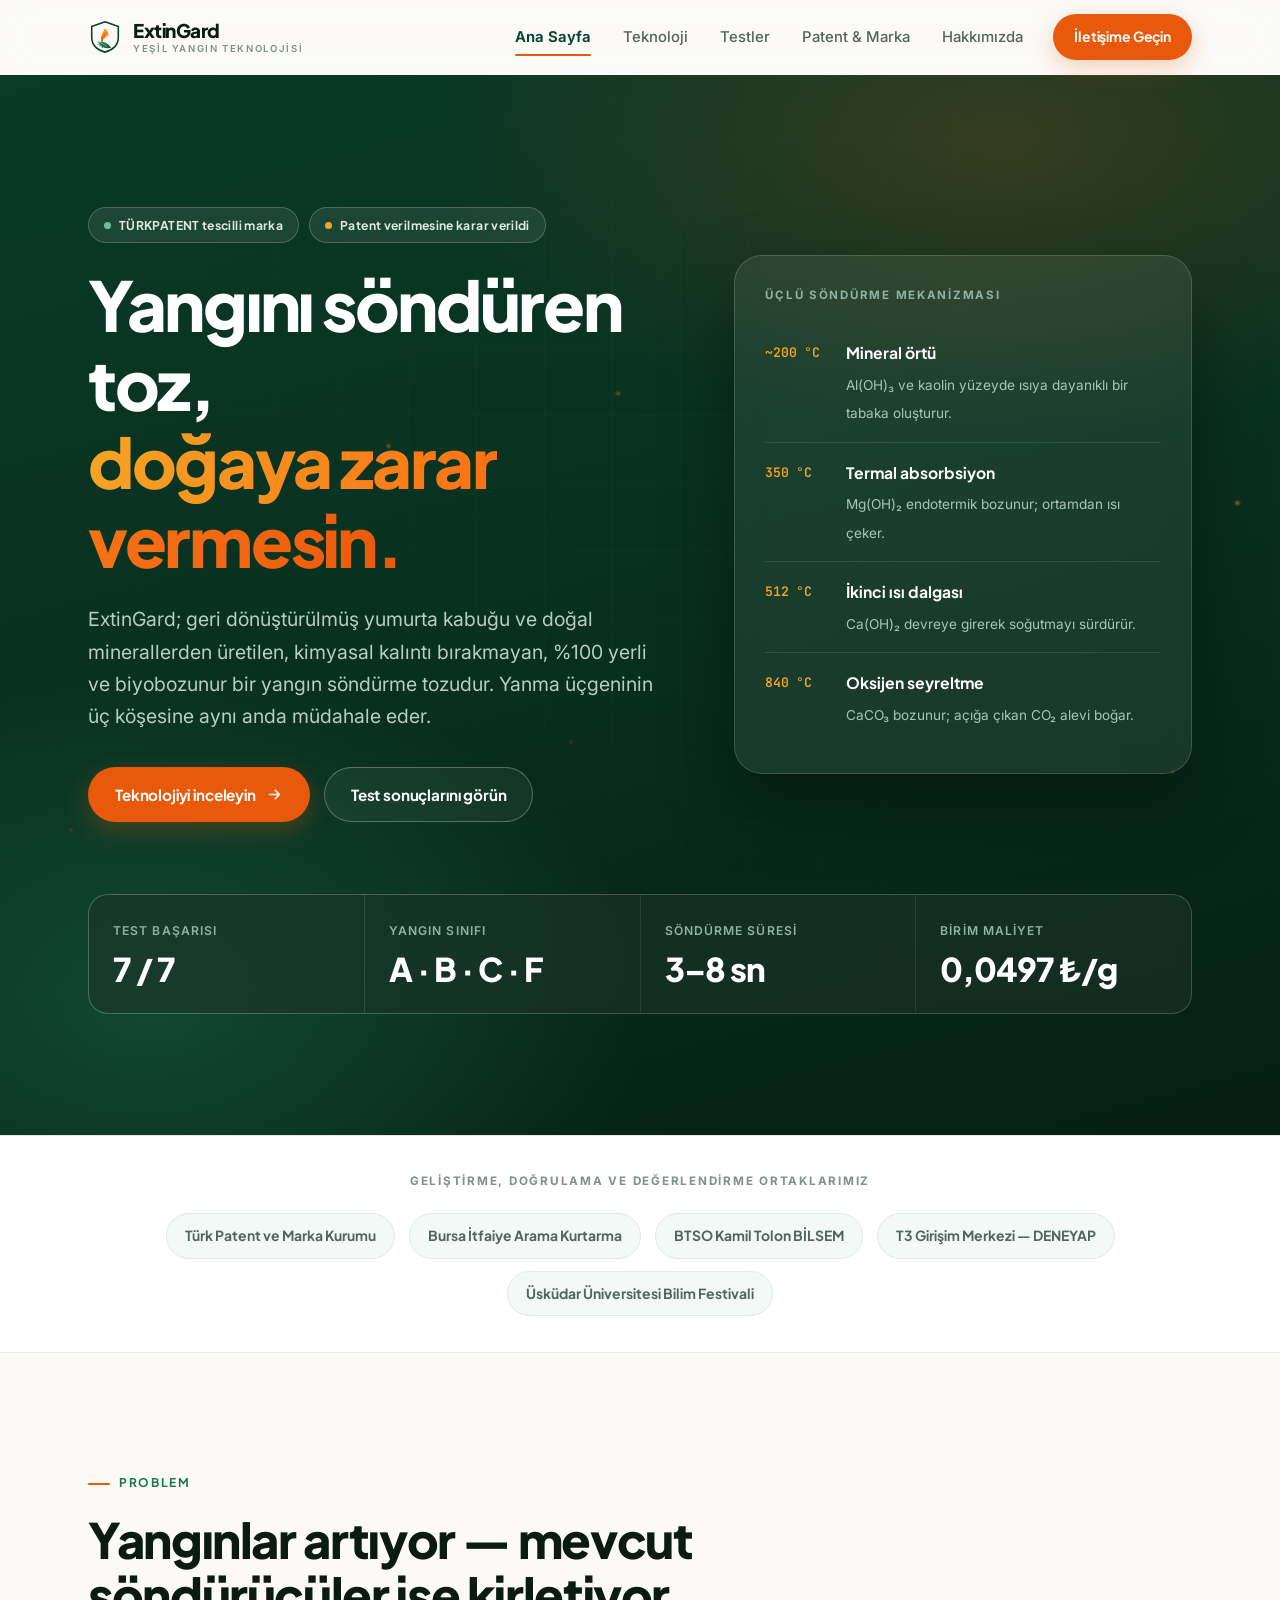
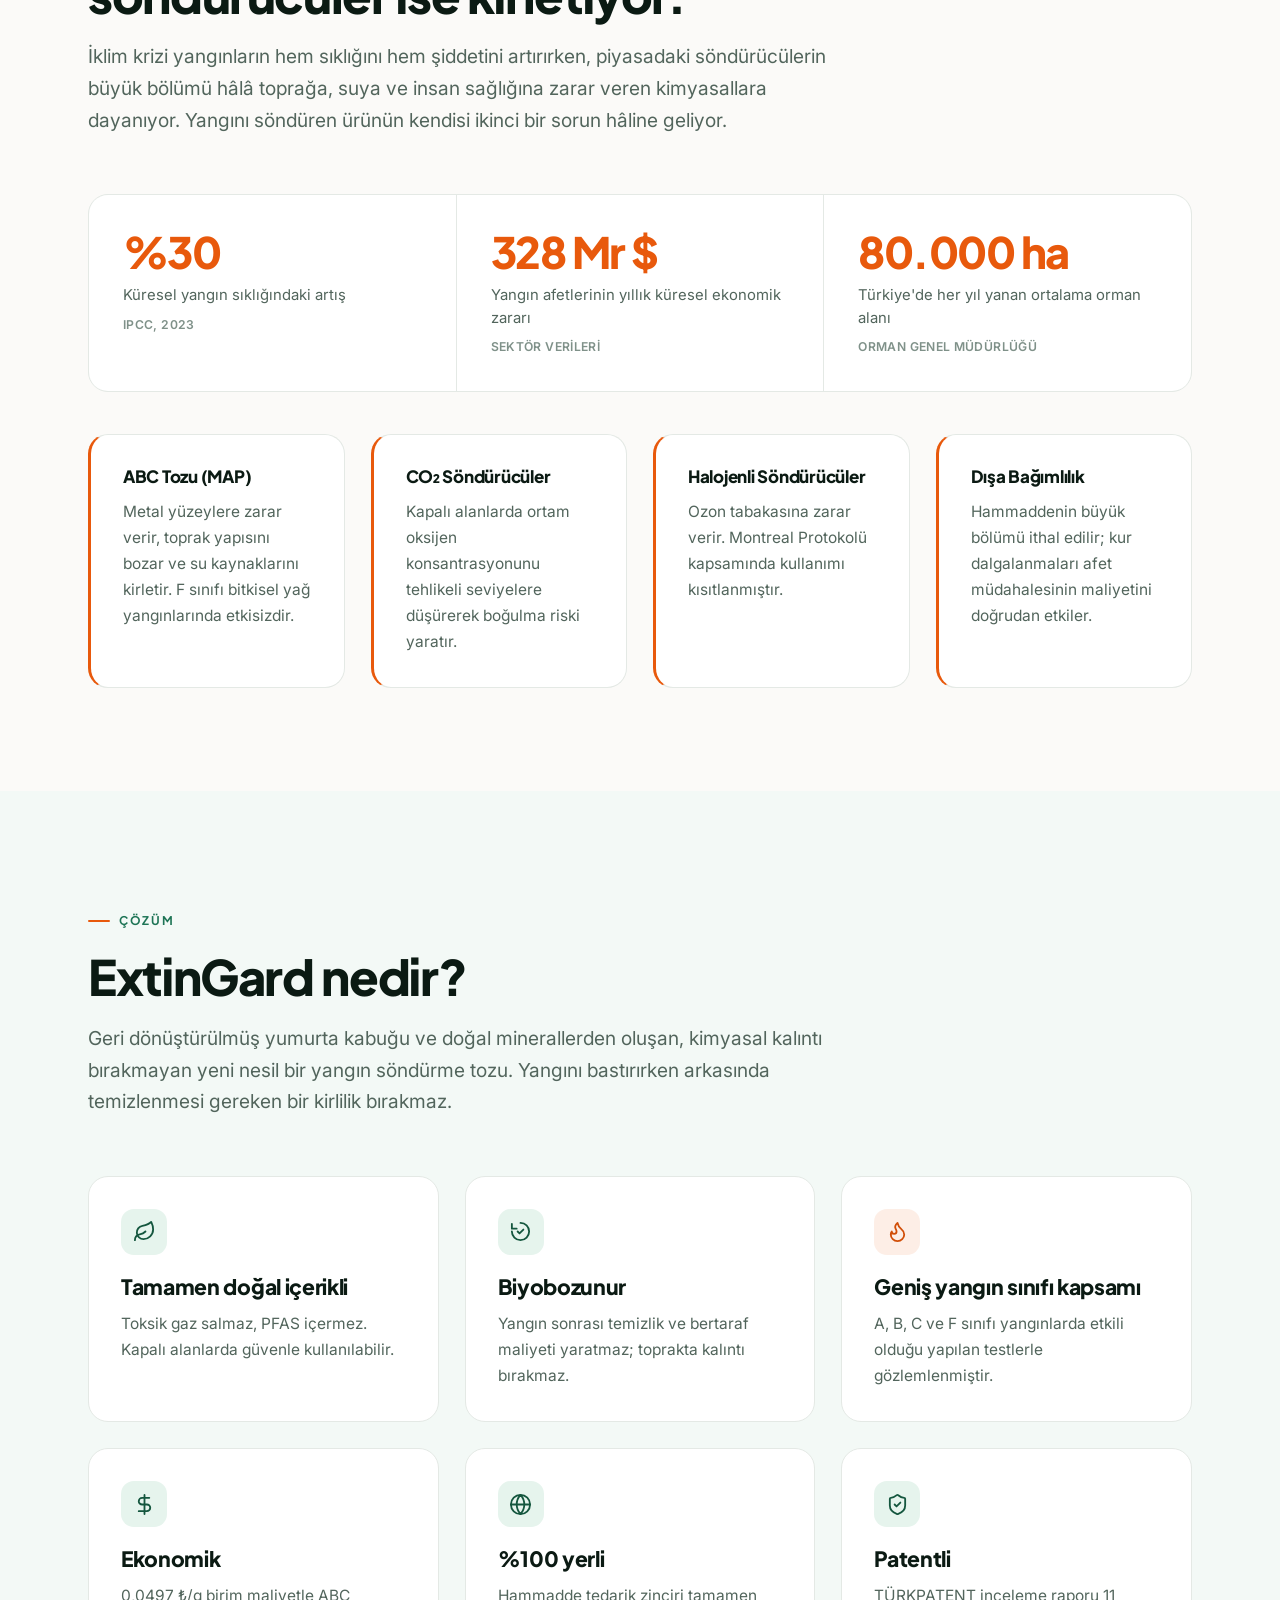
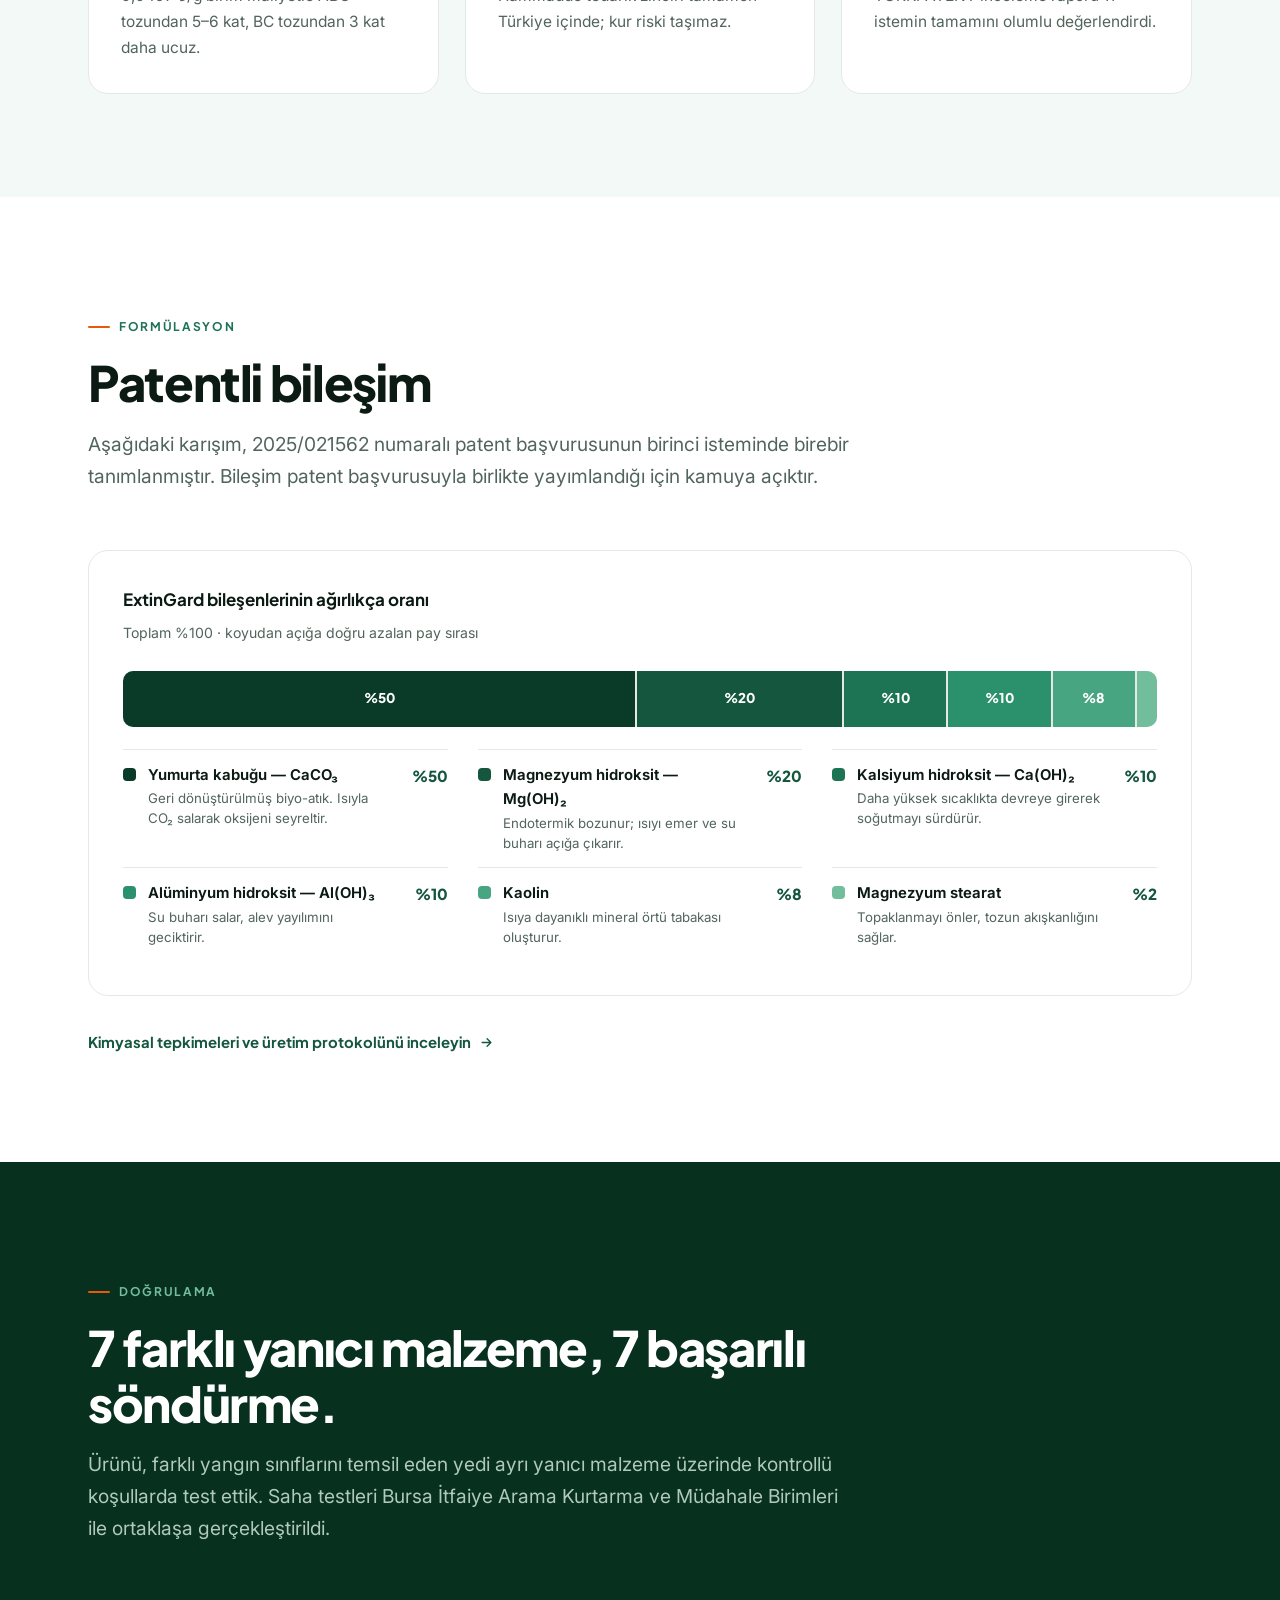
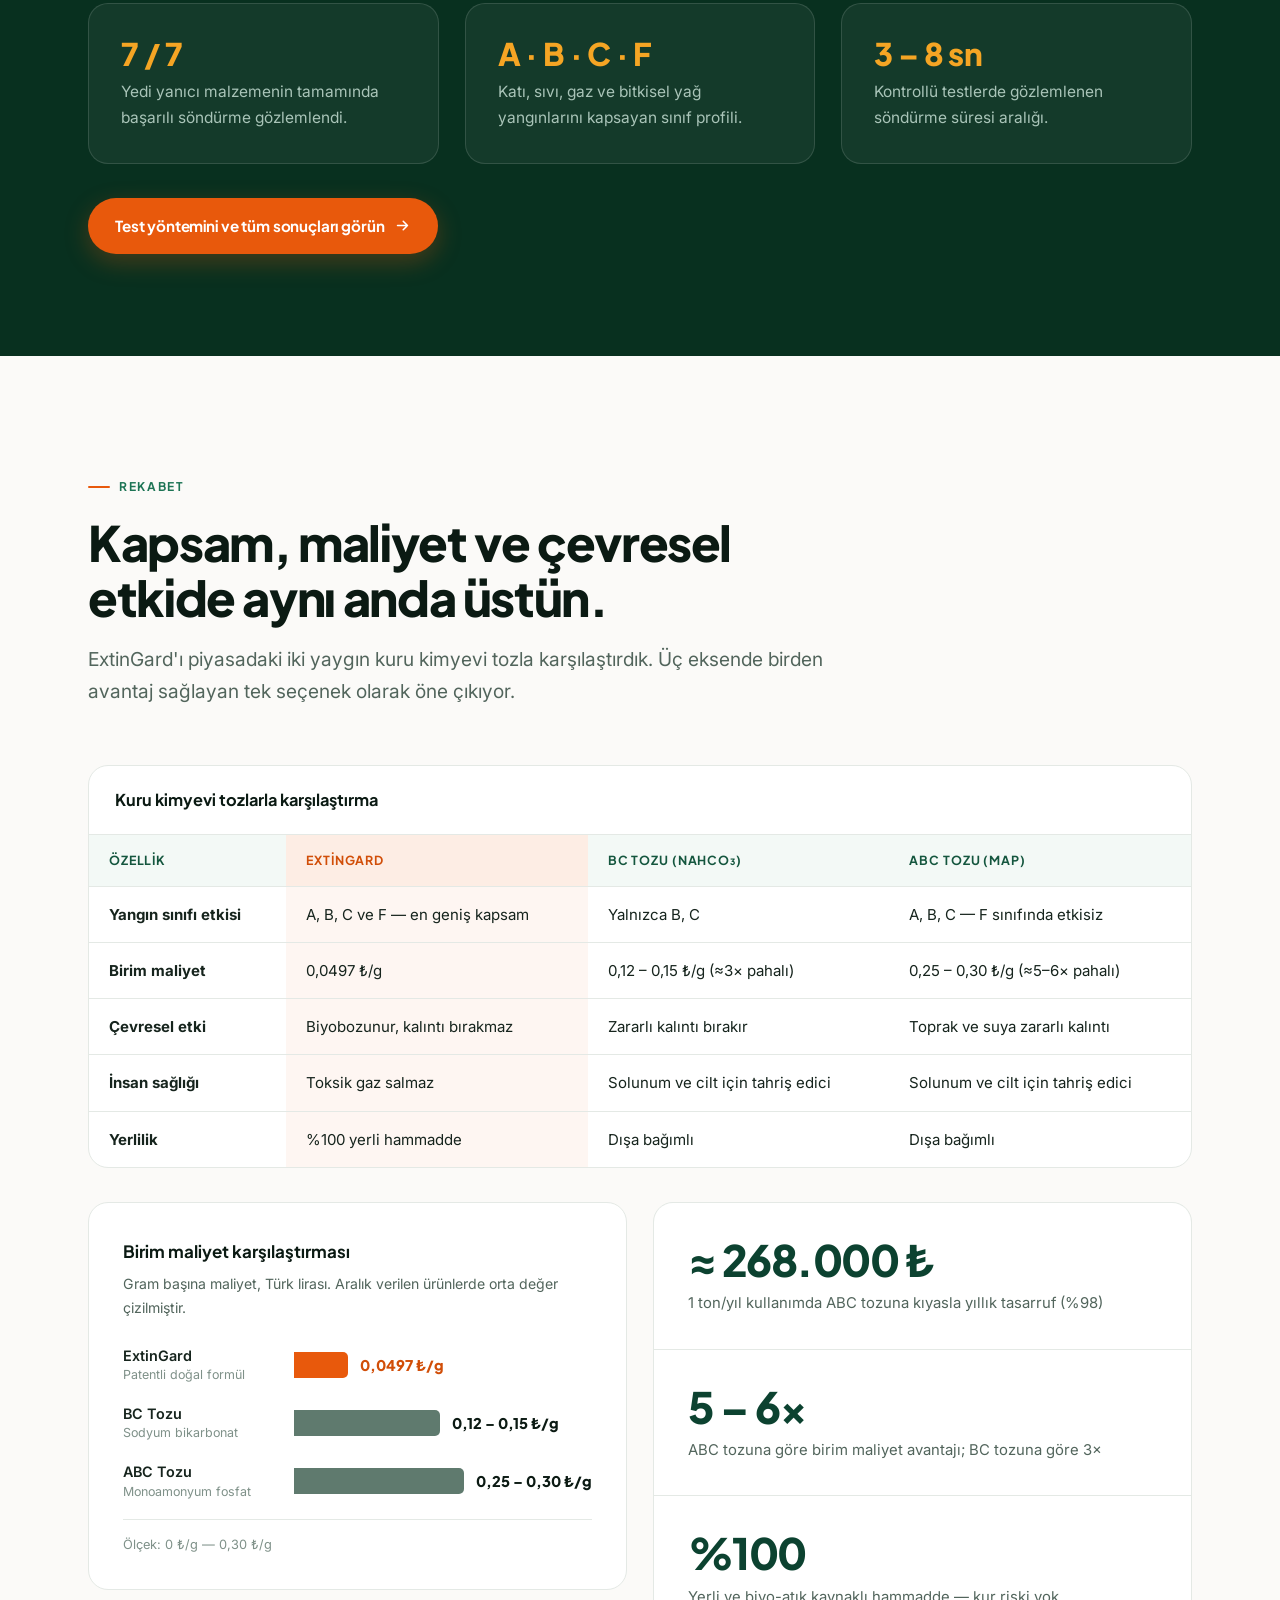
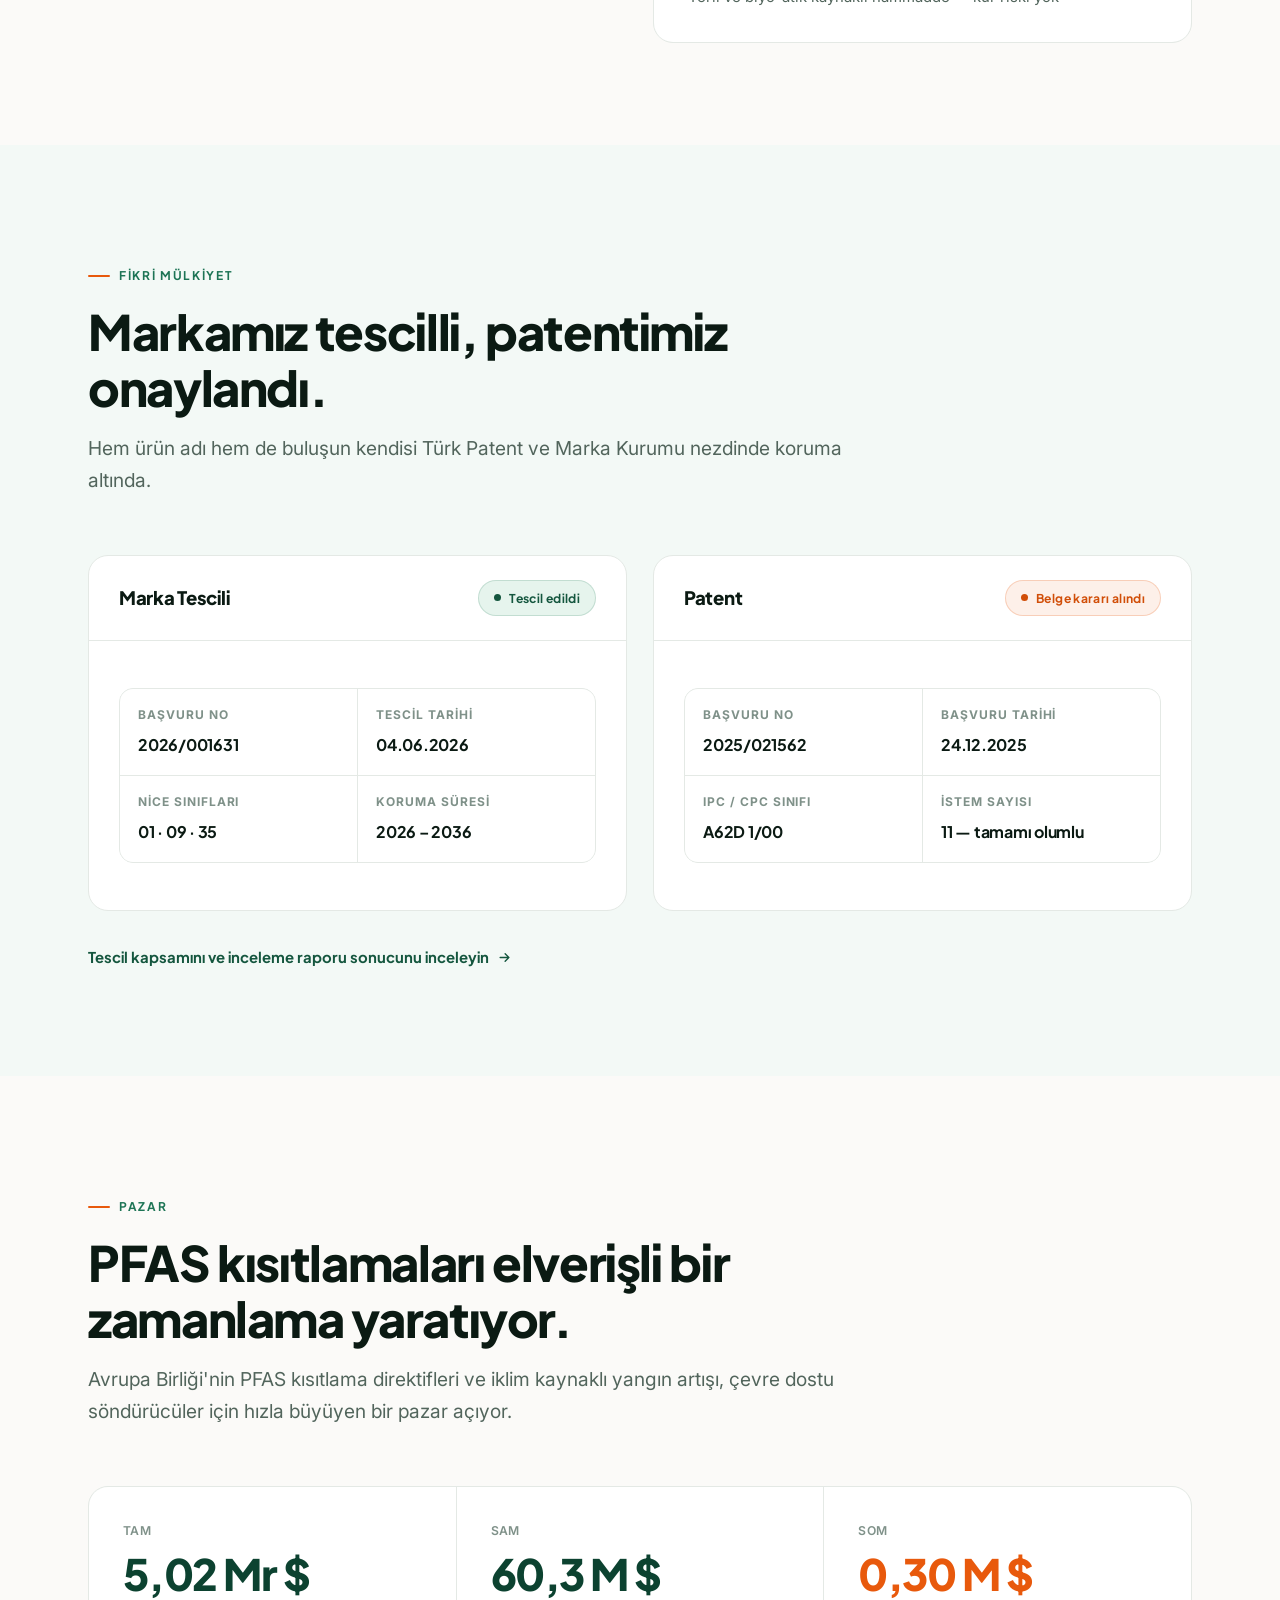
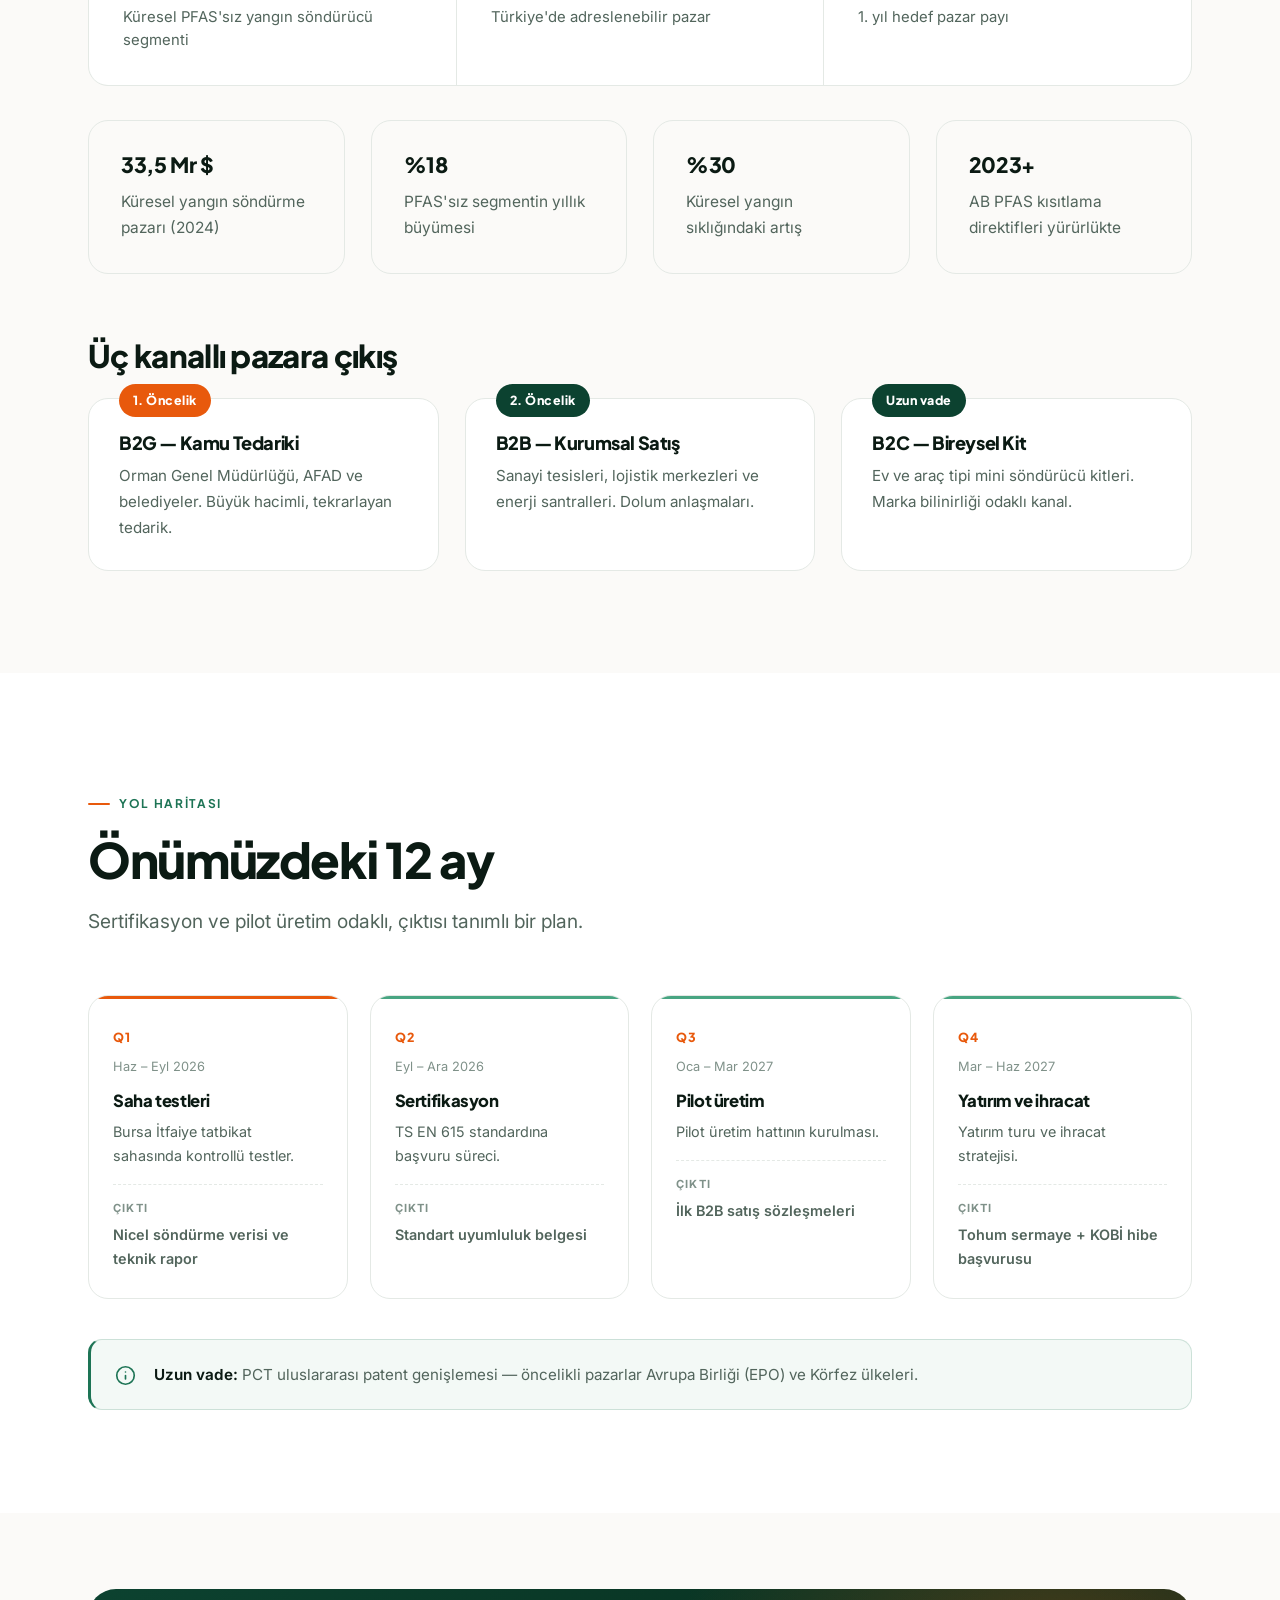
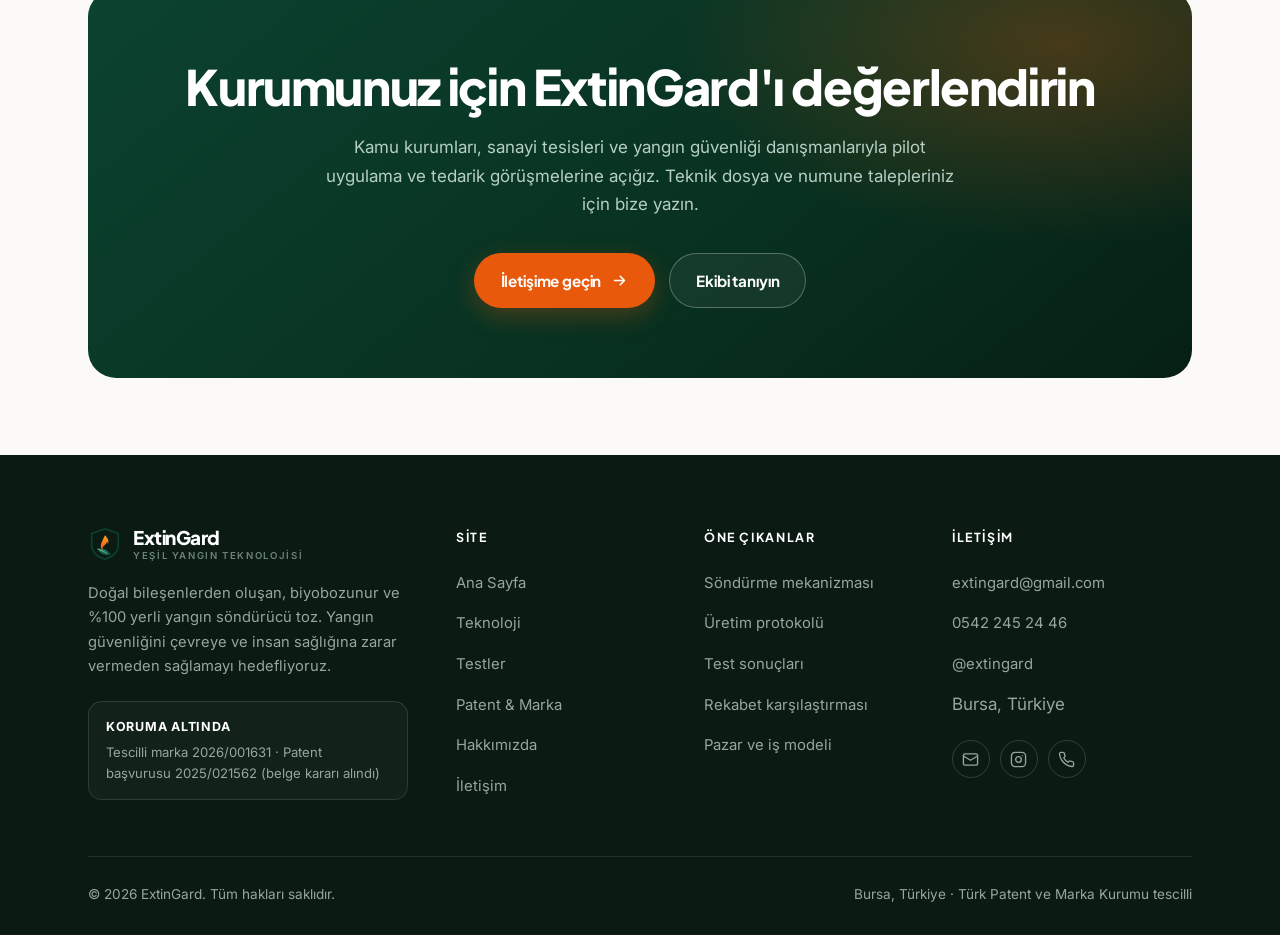
==== index.html @ 285e5475 "ExtinGard kurumsal web sitesi Alti sayfalik statik site: ana sayfa, teknoloji, testler, patent ve ma" ====
<!DOCTYPE html>
<html lang="tr">
<head>
<meta charset="UTF-8">
<meta name="viewport" content="width=device-width, initial-scale=1">
<title>ExtinGard — Doğal Bileşenlerden Oluşan Yangın Söndürücü Toz</title>
<meta name="description" content="ExtinGard, geri dönüştürülmüş yumurta kabuğu ve doğal minerallerden üretilen, %100 yerli, biyobozunur ve patentli yangın söndürme tozudur. A, B, C ve F sınıfı yangınlarda etkili.">
<meta name="author" content="ExtinGard">
<meta name="theme-color" content="#08301F">
<link rel="icon" href="assets/img/logo.svg" type="image/svg+xml">
<meta property="og:type" content="website">
<meta property="og:locale" content="tr_TR">
<meta property="og:site_name" content="ExtinGard">
<meta property="og:title" content="ExtinGard — Doğal Bileşenlerden Oluşan Yangın Söndürücü Toz">
<meta property="og:description" content="Biyo-atıktan üretilen, %100 yerli ve biyobozunur yangın söndürme tozu. TÜRKPATENT tescilli marka, onaylı patent.">
<link rel="preconnect" href="https://fonts.googleapis.com">
<link rel="preconnect" href="https://fonts.gstatic.com" crossorigin>
<link href="https://fonts.googleapis.com/css2?family=Plus+Jakarta+Sans:wght@600;700;800&family=Inter:wght@400;500;600;650&family=JetBrains+Mono:wght@500;600&display=swap" rel="stylesheet">
<link rel="stylesheet" href="assets/css/style.css">
<script type="application/ld+json">
{
  "@context": "https://schema.org",
  "@graph": [
    {
      "@type": "Organization",
      "@id": "#org",
      "name": "ExtinGard",
      "description": "Doğal bileşenlerden üretilen, biyobozunur yangın söndürücü toz geliştiren yeşil teknoloji girişimi.",
      "email": "extingard@gmail.com",
      "telephone": "+90 542 245 24 46",
      "address": { "@type": "PostalAddress", "addressLocality": "Bursa", "addressCountry": "TR" }
    },
    {
      "@type": "Product",
      "name": "ExtinGard Yangın Söndürücü Toz",
      "brand": { "@id": "#org" },
      "category": "Yangın söndürücü maddeler",
      "description": "Geri dönüştürülmüş yumurta kabuğu ve doğal minerallerden oluşan, kimyasal kalıntı bırakmayan, A, B, C ve F sınıfı yangınlarda etkili söndürme tozu."
    }
  ]
}
</script>
</head>
<body>
<a class="skip-link" href="#main">İçeriğe geç</a>

<header class="site-header">
  <div class="wrap">
    <nav class="nav" aria-label="Ana menü">
      <a class="brand" href="index.html" aria-label="ExtinGard ana sayfa">
        <img class="brand__mark" src="assets/img/logo.svg" alt="" width="34" height="34">
        <span class="brand__text">
          <span class="brand__name">ExtinGard</span>
          <span class="brand__tag">Yeşil Yangın Teknolojisi</span>
        </span>
      </a>
      <button class="nav__toggle" type="button" aria-expanded="false" aria-controls="nav-links" aria-label="Menüyü aç veya kapat"><span></span></button>
      <div class="nav__links" id="nav-links">
        <a class="nav__link is-active" href="index.html" aria-current="page">Ana Sayfa</a>
        <a class="nav__link" href="teknoloji.html">Teknoloji</a>
        <a class="nav__link" href="testler.html">Testler</a>
        <a class="nav__link" href="patent.html">Patent &amp; Marka</a>
        <a class="nav__link" href="hakkimizda.html">Hakkımızda</a>
        <span class="nav__cta"><a class="btn btn--primary btn--sm" href="iletisim.html">İletişime Geçin</a></span>
      </div>
    </nav>
  </div>
</header>

<main id="main">

  <!-- ============ HERO ============ -->
  <section class="hero">
    <div class="wrap">
      <div class="hero__grid">
        <div>
          <div class="badge-row">
            <span class="badge badge--glass"><span class="badge__dot" style="background:#72BD9C"></span> TÜRKPATENT tescilli marka</span>
            <span class="badge badge--glass"><span class="badge__dot" style="background:#F5A524"></span> Patent verilmesine karar verildi</span>
          </div>
          <h1 class="h-xl">Yangını söndüren toz,<br><em>doğaya zarar vermesin.</em></h1>
          <p class="hero__sub">
            ExtinGard; geri dönüştürülmüş yumurta kabuğu ve doğal minerallerden üretilen,
            kimyasal kalıntı bırakmayan, %100 yerli ve biyobozunur bir yangın söndürme tozudur.
            Yanma üçgeninin üç köşesine aynı anda müdahale eder.
          </p>
          <div class="btn-row">
            <a class="btn btn--primary" href="teknoloji.html">
              Teknolojiyi inceleyin
              <svg viewBox="0 0 24 24" fill="none" stroke="currentColor" stroke-width="2.2" stroke-linecap="round" stroke-linejoin="round"><path d="M5 12h14M13 6l6 6-6 6"/></svg>
            </a>
            <a class="btn btn--on-dark" href="testler.html">Test sonuçlarını görün</a>
          </div>
        </div>

        <div class="hero__visual">
          <div class="hero__card">
            <p class="hero__card-title">Üçlü söndürme mekanizması</p>
            <ul class="mech-list">
              <li class="mech-item">
                <span class="mech-item__temp">~200 °C</span>
                <span class="mech-item__body">
                  <strong>Mineral örtü</strong>
                  <span>Al(OH)₃ ve kaolin yüzeyde ısıya dayanıklı bir tabaka oluşturur.</span>
                </span>
              </li>
              <li class="mech-item">
                <span class="mech-item__temp">350 °C</span>
                <span class="mech-item__body">
                  <strong>Termal absorbsiyon</strong>
                  <span>Mg(OH)₂ endotermik bozunur; ortamdan ısı çeker.</span>
                </span>
              </li>
              <li class="mech-item">
                <span class="mech-item__temp">512 °C</span>
                <span class="mech-item__body">
                  <strong>İkinci ısı dalgası</strong>
                  <span>Ca(OH)₂ devreye girerek soğutmayı sürdürür.</span>
                </span>
              </li>
              <li class="mech-item">
                <span class="mech-item__temp">840 °C</span>
                <span class="mech-item__body">
                  <strong>Oksijen seyreltme</strong>
                  <span>CaCO₃ bozunur; açığa çıkan CO₂ alevi boğar.</span>
                </span>
              </li>
            </ul>
          </div>
        </div>
      </div>

      <dl class="hero__stats">
        <div class="hero__stat">
          <dt>Test başarısı</dt>
          <dd>7 / 7</dd>
        </div>
        <div class="hero__stat">
          <dt>Yangın sınıfı</dt>
          <dd>A · B · C · F</dd>
        </div>
        <div class="hero__stat">
          <dt>Söndürme süresi</dt>
          <dd>3–8 sn</dd>
        </div>
        <div class="hero__stat">
          <dt>Birim maliyet</dt>
          <dd>0,0497 ₺/g</dd>
        </div>
      </dl>
    </div>
  </section>

  <!-- ============ KURUMSAL ŞERİT ============ -->
  <section class="trust">
    <div class="wrap">
      <p class="trust__label">Geliştirme, doğrulama ve değerlendirme ortaklarımız</p>
      <div class="trust__row">
        <span class="trust__item">Türk Patent ve Marka Kurumu</span>
        <span class="trust__item">Bursa İtfaiye Arama Kurtarma</span>
        <span class="trust__item">BTSO Kamil Tolon BİLSEM</span>
        <span class="trust__item">T3 Girişim Merkezi — DENEYAP</span>
        <span class="trust__item">Üsküdar Üniversitesi Bilim Festivali</span>
      </div>
    </div>
  </section>

  <!-- ============ PROBLEM ============ -->
  <section class="section" id="problem">
    <div class="wrap">
      <div class="section-head" data-reveal>
        <p class="eyebrow">Problem</p>
        <h2 class="h-lg">Yangınlar artıyor — mevcut söndürücüler ise kirletiyor.</h2>
        <p class="lead">
          İklim krizi yangınların hem sıklığını hem şiddetini artırırken, piyasadaki söndürücülerin
          büyük bölümü hâlâ toprağa, suya ve insan sağlığına zarar veren kimyasallara dayanıyor.
          Yangını söndüren ürünün kendisi ikinci bir sorun hâline geliyor.
        </p>
      </div>

      <div class="stats stats--3" data-reveal>
        <div class="stat">
          <p class="stat__value stat__value--flame"><span data-count="30" data-prefix="%">%30</span></p>
          <p class="stat__label">Küresel yangın sıklığındaki artış</p>
          <p class="stat__note">IPCC, 2023</p>
        </div>
        <div class="stat">
          <p class="stat__value stat__value--flame"><span data-count="328" data-suffix=" Mr $">328 Mr $</span></p>
          <p class="stat__label">Yangın afetlerinin yıllık küresel ekonomik zararı</p>
          <p class="stat__note">Sektör verileri</p>
        </div>
        <div class="stat">
          <p class="stat__value stat__value--flame"><span data-count="80000" data-suffix=" ha">80.000 ha</span></p>
          <p class="stat__label">Türkiye'de her yıl yanan ortalama orman alanı</p>
          <p class="stat__note">Orman Genel Müdürlüğü</p>
        </div>
      </div>

      <div class="grid grid--4" style="margin-top:clamp(28px,3.4vw,42px)">
        <article class="card card--issue card--hover" data-reveal data-delay="1">
          <h3 class="h-sm">ABC Tozu (MAP)</h3>
          <p>Metal yüzeylere zarar verir, toprak yapısını bozar ve su kaynaklarını kirletir. F sınıfı bitkisel yağ yangınlarında etkisizdir.</p>
        </article>
        <article class="card card--issue card--hover" data-reveal data-delay="2">
          <h3 class="h-sm">CO₂ Söndürücüler</h3>
          <p>Kapalı alanlarda ortam oksijen konsantrasyonunu tehlikeli seviyelere düşürerek boğulma riski yaratır.</p>
        </article>
        <article class="card card--issue card--hover" data-reveal data-delay="3">
          <h3 class="h-sm">Halojenli Söndürücüler</h3>
          <p>Ozon tabakasına zarar verir. Montreal Protokolü kapsamında kullanımı kısıtlanmıştır.</p>
        </article>
        <article class="card card--issue card--hover" data-reveal data-delay="4">
          <h3 class="h-sm">Dışa Bağımlılık</h3>
          <p>Hammaddenin büyük bölümü ithal edilir; kur dalgalanmaları afet müdahalesinin maliyetini doğrudan etkiler.</p>
        </article>
      </div>
    </div>
  </section>

  <!-- ============ ÇÖZÜM ============ -->
  <section class="section section--mint" id="cozum">
    <div class="wrap">
      <div class="section-head" data-reveal>
        <p class="eyebrow">Çözüm</p>
        <h2 class="h-lg">ExtinGard nedir?</h2>
        <p class="lead">
          Geri dönüştürülmüş yumurta kabuğu ve doğal minerallerden oluşan, kimyasal kalıntı bırakmayan
          yeni nesil bir yangın söndürme tozu. Yangını bastırırken arkasında temizlenmesi gereken bir
          kirlilik bırakmaz.
        </p>
      </div>

      <div class="grid grid--3">
        <article class="card card--hover" data-reveal>
          <span class="card__icon">
            <svg viewBox="0 0 24 24" fill="none" stroke="currentColor" stroke-width="1.9" stroke-linecap="round" stroke-linejoin="round"><path d="M11 20A7 7 0 0 1 9.8 6.1C15.5 5 17 4.48 19 2c1 2 2 4.18 2 8 0 5.5-4.78 10-10 10Z"/><path d="M2 21c0-3 1.85-5.36 5.08-6C9.5 14.52 12 13 13 12"/></svg>
          </span>
          <h3 class="h-sm">Tamamen doğal içerikli</h3>
          <p>Toksik gaz salmaz, PFAS içermez. Kapalı alanlarda güvenle kullanılabilir.</p>
        </article>
        <article class="card card--hover" data-reveal data-delay="1">
          <span class="card__icon">
            <svg viewBox="0 0 24 24" fill="none" stroke="currentColor" stroke-width="1.9" stroke-linecap="round" stroke-linejoin="round"><path d="M3 12a9 9 0 1 0 9-9"/><path d="M3 4v5h5"/><path d="m9 12 2 2 4-4"/></svg>
          </span>
          <h3 class="h-sm">Biyobozunur</h3>
          <p>Yangın sonrası temizlik ve bertaraf maliyeti yaratmaz; toprakta kalıntı bırakmaz.</p>
        </article>
        <article class="card card--hover" data-reveal data-delay="2">
          <span class="card__icon card__icon--flame">
            <svg viewBox="0 0 24 24" fill="none" stroke="currentColor" stroke-width="1.9" stroke-linecap="round" stroke-linejoin="round"><path d="M8.5 14.5A2.5 2.5 0 0 0 11 12c0-1.38-.5-2-1-3-1.072-2.143-.224-4.054 2-6 .5 2.5 2 4.9 4 6.5 2 1.6 3 3.5 3 5.5a7 7 0 1 1-14 0c0-1.153.433-2.294 1-3a2.5 2.5 0 0 0 2.5 2.5Z"/></svg>
          </span>
          <h3 class="h-sm">Geniş yangın sınıfı kapsamı</h3>
          <p>A, B, C ve F sınıfı yangınlarda etkili olduğu yapılan testlerle gözlemlenmiştir.</p>
        </article>
        <article class="card card--hover" data-reveal>
          <span class="card__icon">
            <svg viewBox="0 0 24 24" fill="none" stroke="currentColor" stroke-width="1.9" stroke-linecap="round" stroke-linejoin="round"><path d="M12 2v20M17 5H9.5a3.5 3.5 0 0 0 0 7h5a3.5 3.5 0 0 1 0 7H6"/></svg>
          </span>
          <h3 class="h-sm">Ekonomik</h3>
          <p>0,0497 ₺/g birim maliyetle ABC tozundan 5–6 kat, BC tozundan 3 kat daha ucuz.</p>
        </article>
        <article class="card card--hover" data-reveal data-delay="1">
          <span class="card__icon">
            <svg viewBox="0 0 24 24" fill="none" stroke="currentColor" stroke-width="1.9" stroke-linecap="round" stroke-linejoin="round"><circle cx="12" cy="12" r="10"/><path d="M2 12h20M12 2a15.3 15.3 0 0 1 4 10 15.3 15.3 0 0 1-4 10 15.3 15.3 0 0 1-4-10 15.3 15.3 0 0 1 4-10Z"/></svg>
          </span>
          <h3 class="h-sm">%100 yerli</h3>
          <p>Hammadde tedarik zinciri tamamen Türkiye içinde; kur riski taşımaz.</p>
        </article>
        <article class="card card--hover" data-reveal data-delay="2">
          <span class="card__icon">
            <svg viewBox="0 0 24 24" fill="none" stroke="currentColor" stroke-width="1.9" stroke-linecap="round" stroke-linejoin="round"><path d="M20 13c0 5-3.5 7.5-7.66 8.95a1 1 0 0 1-.67-.01C7.5 20.5 4 18 4 13V6a1 1 0 0 1 1-1c2 0 4.5-1.2 6.24-2.72a1.17 1.17 0 0 1 1.52 0C14.51 3.81 17 5 19 5a1 1 0 0 1 1 1Z"/><path d="m9 12 2 2 4-4"/></svg>
          </span>
          <h3 class="h-sm">Patentli</h3>
          <p>TÜRKPATENT inceleme raporu 11 istemin tamamını olumlu değerlendirdi.</p>
        </article>
      </div>
    </div>
  </section>

  <!-- ============ BİLEŞİM ============ -->
  <section class="section section--paper" id="bilesim">
    <div class="wrap">
      <div class="section-head" data-reveal>
        <p class="eyebrow">Formülasyon</p>
        <h2 class="h-lg">Patentli bileşim</h2>
        <p class="lead">
          Aşağıdaki karışım, 2025/021562 numaralı patent başvurusunun birinci isteminde birebir
          tanımlanmıştır. Bileşim patent başvurusuyla birlikte yayımlandığı için kamuya açıktır.
        </p>
      </div>

      <figure class="viz" data-reveal style="margin:0">
        <figcaption>
          <p class="viz__title">ExtinGard bileşenlerinin ağırlıkça oranı</p>
          <p class="viz__sub">Toplam %100 · koyudan açığa doğru azalan pay sırası</p>
        </figcaption>

        <div class="compo-bar" role="img" aria-label="Bileşim: yumurta kabuğu %50, magnezyum hidroksit %20, kalsiyum hidroksit %10, alüminyum hidroksit %10, kaolin %8, magnezyum stearat %2">
          <div class="compo-bar__seg" style="flex:50;background:#0A3A28"><span>%50</span></div>
          <div class="compo-bar__seg" style="flex:20;background:#14563E"><span>%20</span></div>
          <div class="compo-bar__seg" style="flex:10;background:#1D7455"><span>%10</span></div>
          <div class="compo-bar__seg" style="flex:10;background:#2A916C"><span>%10</span></div>
          <div class="compo-bar__seg" style="flex:8;background:#48A582"><span>%8</span></div>
          <div class="compo-bar__seg" data-small="true" style="flex:2;background:#72BD9C"><span>%2</span></div>
        </div>

        <ul class="compo-legend">
          <li>
            <span class="compo-legend__swatch" style="background:#0A3A28"></span>
            <span>
              <span class="compo-legend__name">Yumurta kabuğu — CaCO₃</span>
              <span class="compo-legend__role">Geri dönüştürülmüş biyo-atık. Isıyla CO₂ salarak oksijeni seyreltir.</span>
            </span>
            <span class="compo-legend__pct">%50</span>
          </li>
          <li>
            <span class="compo-legend__swatch" style="background:#14563E"></span>
            <span>
              <span class="compo-legend__name">Magnezyum hidroksit — Mg(OH)₂</span>
              <span class="compo-legend__role">Endotermik bozunur; ısıyı emer ve su buharı açığa çıkarır.</span>
            </span>
            <span class="compo-legend__pct">%20</span>
          </li>
          <li>
            <span class="compo-legend__swatch" style="background:#1D7455"></span>
            <span>
              <span class="compo-legend__name">Kalsiyum hidroksit — Ca(OH)₂</span>
              <span class="compo-legend__role">Daha yüksek sıcaklıkta devreye girerek soğutmayı sürdürür.</span>
            </span>
            <span class="compo-legend__pct">%10</span>
          </li>
          <li>
            <span class="compo-legend__swatch" style="background:#2A916C"></span>
            <span>
              <span class="compo-legend__name">Alüminyum hidroksit — Al(OH)₃</span>
              <span class="compo-legend__role">Su buharı salar, alev yayılımını geciktirir.</span>
            </span>
            <span class="compo-legend__pct">%10</span>
          </li>
          <li>
            <span class="compo-legend__swatch" style="background:#48A582"></span>
            <span>
              <span class="compo-legend__name">Kaolin</span>
              <span class="compo-legend__role">Isıya dayanıklı mineral örtü tabakası oluşturur.</span>
            </span>
            <span class="compo-legend__pct">%8</span>
          </li>
          <li>
            <span class="compo-legend__swatch" style="background:#72BD9C"></span>
            <span>
              <span class="compo-legend__name">Magnezyum stearat</span>
              <span class="compo-legend__role">Topaklanmayı önler, tozun akışkanlığını sağlar.</span>
            </span>
            <span class="compo-legend__pct">%2</span>
          </li>
        </ul>
      </figure>

      <div class="btn-row" data-reveal>
        <a class="link-arrow" href="teknoloji.html">
          Kimyasal tepkimeleri ve üretim protokolünü inceleyin
          <svg viewBox="0 0 24 24" fill="none" stroke="currentColor" stroke-width="2.2" stroke-linecap="round" stroke-linejoin="round"><path d="M5 12h14M13 6l6 6-6 6"/></svg>
        </a>
      </div>
    </div>
  </section>

  <!-- ============ TEST SONUÇLARI ============ -->
  <section class="section section--dark" id="testler">
    <div class="wrap">
      <div class="section-head" data-reveal>
        <p class="eyebrow">Doğrulama</p>
        <h2 class="h-lg">7 farklı yanıcı malzeme, 7 başarılı söndürme.</h2>
        <p class="lead">
          Ürünü, farklı yangın sınıflarını temsil eden yedi ayrı yanıcı malzeme üzerinde kontrollü
          koşullarda test ettik. Saha testleri Bursa İtfaiye Arama Kurtarma ve Müdahale Birimleri
          ile ortaklaşa gerçekleştirildi.
        </p>
      </div>

      <div class="grid grid--3">
        <article class="card card--dark" data-reveal>
          <h3 class="h-md" style="color:#F5A524;margin-bottom:8px">7 / 7</h3>
          <p>Yedi yanıcı malzemenin tamamında başarılı söndürme gözlemlendi.</p>
        </article>
        <article class="card card--dark" data-reveal data-delay="1">
          <h3 class="h-md" style="color:#F5A524;margin-bottom:8px">A · B · C · F</h3>
          <p>Katı, sıvı, gaz ve bitkisel yağ yangınlarını kapsayan sınıf profili.</p>
        </article>
        <article class="card card--dark" data-reveal data-delay="2">
          <h3 class="h-md" style="color:#F5A524;margin-bottom:8px">3 – 8 sn</h3>
          <p>Kontrollü testlerde gözlemlenen söndürme süresi aralığı.</p>
        </article>
      </div>

      <div class="btn-row" data-reveal>
        <a class="btn btn--primary" href="testler.html">
          Test yöntemini ve tüm sonuçları görün
          <svg viewBox="0 0 24 24" fill="none" stroke="currentColor" stroke-width="2.2" stroke-linecap="round" stroke-linejoin="round"><path d="M5 12h14M13 6l6 6-6 6"/></svg>
        </a>
      </div>
    </div>
  </section>

  <!-- ============ REKABET & MALİYET ============ -->
  <section class="section" id="rekabet">
    <div class="wrap">
      <div class="section-head" data-reveal>
        <p class="eyebrow">Rekabet</p>
        <h2 class="h-lg">Kapsam, maliyet ve çevresel etkide aynı anda üstün.</h2>
        <p class="lead">
          ExtinGard'ı piyasadaki iki yaygın kuru kimyevi tozla karşılaştırdık. Üç eksende birden
          avantaj sağlayan tek seçenek olarak öne çıkıyor.
        </p>
      </div>

      <div class="table-wrap" data-reveal>
        <div class="table-scroll">
          <table class="data">
            <caption>Kuru kimyevi tozlarla karşılaştırma</caption>
            <thead>
              <tr>
                <th scope="col">Özellik</th>
                <th scope="col" class="col-hi">ExtinGard</th>
                <th scope="col">BC Tozu (NaHCO₃)</th>
                <th scope="col">ABC Tozu (MAP)</th>
              </tr>
            </thead>
            <tbody>
              <tr>
                <th scope="row">Yangın sınıfı etkisi</th>
                <td class="col-hi">A, B, C ve F — en geniş kapsam</td>
                <td>Yalnızca B, C</td>
                <td>A, B, C — F sınıfında etkisiz</td>
              </tr>
              <tr>
                <th scope="row">Birim maliyet</th>
                <td class="col-hi">0,0497 ₺/g</td>
                <td>0,12 – 0,15 ₺/g (≈3× pahalı)</td>
                <td>0,25 – 0,30 ₺/g (≈5–6× pahalı)</td>
              </tr>
              <tr>
                <th scope="row">Çevresel etki</th>
                <td class="col-hi">Biyobozunur, kalıntı bırakmaz</td>
                <td>Zararlı kalıntı bırakır</td>
                <td>Toprak ve suya zararlı kalıntı</td>
              </tr>
              <tr>
                <th scope="row">İnsan sağlığı</th>
                <td class="col-hi">Toksik gaz salmaz</td>
                <td>Solunum ve cilt için tahriş edici</td>
                <td>Solunum ve cilt için tahriş edici</td>
              </tr>
              <tr>
                <th scope="row">Yerlilik</th>
                <td class="col-hi">%100 yerli hammadde</td>
                <td>Dışa bağımlı</td>
                <td>Dışa bağımlı</td>
              </tr>
            </tbody>
          </table>
        </div>
      </div>

      <div class="grid grid--2" style="margin-top:clamp(24px,3vw,34px);align-items:start">
        <figure class="viz" data-reveal style="margin:0">
          <figcaption>
            <p class="viz__title">Birim maliyet karşılaştırması</p>
            <p class="viz__sub">Gram başına maliyet, Türk lirası. Aralık verilen ürünlerde orta değer çizilmiştir.</p>
          </figcaption>
          <div class="cost-chart">
            <div class="cost-row cost-row--hi">
              <span class="cost-row__label">ExtinGard <small>Patentli doğal formül</small></span>
              <span class="cost-row__track">
                <span class="cost-row__bar" data-width="18"></span>
                <span class="cost-row__val">0,0497 ₺/g</span>
              </span>
            </div>
            <div class="cost-row">
              <span class="cost-row__label">BC Tozu <small>Sodyum bikarbonat</small></span>
              <span class="cost-row__track">
                <span class="cost-row__bar" data-width="49"></span>
                <span class="cost-row__val">0,12 – 0,15 ₺/g</span>
              </span>
            </div>
            <div class="cost-row">
              <span class="cost-row__label">ABC Tozu <small>Monoamonyum fosfat</small></span>
              <span class="cost-row__track">
                <span class="cost-row__bar" data-width="100"></span>
                <span class="cost-row__val">0,25 – 0,30 ₺/g</span>
              </span>
            </div>
          </div>
          <p class="chart-axis">Ölçek: 0 ₺/g — 0,30 ₺/g</p>
        </figure>

        <div data-reveal data-delay="1">
          <div class="stats stats--3" style="grid-template-columns:1fr">
            <div class="stat">
              <p class="stat__value">≈ 268.000 ₺</p>
              <p class="stat__label">1 ton/yıl kullanımda ABC tozuna kıyasla yıllık tasarruf (%98)</p>
            </div>
            <div class="stat">
              <p class="stat__value">5 – 6×</p>
              <p class="stat__label">ABC tozuna göre birim maliyet avantajı; BC tozuna göre 3×</p>
            </div>
            <div class="stat">
              <p class="stat__value">%100</p>
              <p class="stat__label">Yerli ve biyo-atık kaynaklı hammadde — kur riski yok</p>
            </div>
          </div>
        </div>
      </div>
    </div>
  </section>

  <!-- ============ FİKRİ MÜLKİYET ============ -->
  <section class="section section--mint" id="fikri-mulkiyet">
    <div class="wrap">
      <div class="section-head" data-reveal>
        <p class="eyebrow">Fikri Mülkiyet</p>
        <h2 class="h-lg">Markamız tescilli, patentimiz onaylandı.</h2>
        <p class="lead">
          Hem ürün adı hem de buluşun kendisi Türk Patent ve Marka Kurumu nezdinde koruma altında.
        </p>
      </div>

      <div class="grid grid--2">
        <article class="ip-card" data-reveal>
          <div class="ip-card__head">
            <h3 class="h-sm">Marka Tescili</h3>
            <span class="badge"><span class="badge__dot"></span> Tescil edildi</span>
          </div>
          <div class="ip-card__body">
            <dl class="kv">
              <div><dt>Başvuru No</dt><dd>2026/001631</dd></div>
              <div><dt>Tescil Tarihi</dt><dd>04.06.2026</dd></div>
              <div><dt>Nice Sınıfları</dt><dd>01 · 09 · 35</dd></div>
              <div><dt>Koruma Süresi</dt><dd>2026 – 2036</dd></div>
            </dl>
          </div>
        </article>

        <article class="ip-card" data-reveal data-delay="1">
          <div class="ip-card__head">
            <h3 class="h-sm">Patent</h3>
            <span class="badge badge--flame"><span class="badge__dot"></span> Belge kararı alındı</span>
          </div>
          <div class="ip-card__body">
            <dl class="kv">
              <div><dt>Başvuru No</dt><dd>2025/021562</dd></div>
              <div><dt>Başvuru Tarihi</dt><dd>24.12.2025</dd></div>
              <div><dt>IPC / CPC Sınıfı</dt><dd>A62D 1/00</dd></div>
              <div><dt>İstem Sayısı</dt><dd>11 — tamamı olumlu</dd></div>
            </dl>
          </div>
        </article>
      </div>

      <div class="btn-row" data-reveal>
        <a class="link-arrow" href="patent.html">
          Tescil kapsamını ve inceleme raporu sonucunu inceleyin
          <svg viewBox="0 0 24 24" fill="none" stroke="currentColor" stroke-width="2.2" stroke-linecap="round" stroke-linejoin="round"><path d="M5 12h14M13 6l6 6-6 6"/></svg>
        </a>
      </div>
    </div>
  </section>

  <!-- ============ PAZAR ============ -->
  <section class="section" id="pazar">
    <div class="wrap">
      <div class="section-head" data-reveal>
        <p class="eyebrow">Pazar</p>
        <h2 class="h-lg">PFAS kısıtlamaları elverişli bir zamanlama yaratıyor.</h2>
        <p class="lead">
          Avrupa Birliği'nin PFAS kısıtlama direktifleri ve iklim kaynaklı yangın artışı,
          çevre dostu söndürücüler için hızla büyüyen bir pazar açıyor.
        </p>
      </div>

      <div class="stats stats--3" data-reveal>
        <div class="stat">
          <p class="stat__note" style="margin:0 0 10px">TAM</p>
          <p class="stat__value">5,02 Mr $</p>
          <p class="stat__label">Küresel PFAS'sız yangın söndürücü segmenti</p>
        </div>
        <div class="stat">
          <p class="stat__note" style="margin:0 0 10px">SAM</p>
          <p class="stat__value">60,3 M $</p>
          <p class="stat__label">Türkiye'de adreslenebilir pazar</p>
        </div>
        <div class="stat">
          <p class="stat__note" style="margin:0 0 10px">SOM</p>
          <p class="stat__value stat__value--flame">0,30 M $</p>
          <p class="stat__label">1. yıl hedef pazar payı</p>
        </div>
      </div>

      <div class="grid grid--4" style="margin-top:clamp(24px,3vw,34px)">
        <div class="card card--outline" data-reveal><h3 class="h-sm">33,5 Mr $</h3><p>Küresel yangın söndürme pazarı (2024)</p></div>
        <div class="card card--outline" data-reveal data-delay="1"><h3 class="h-sm">%18</h3><p>PFAS'sız segmentin yıllık büyümesi</p></div>
        <div class="card card--outline" data-reveal data-delay="2"><h3 class="h-sm">%30</h3><p>Küresel yangın sıklığındaki artış</p></div>
        <div class="card card--outline" data-reveal data-delay="3"><h3 class="h-sm">2023+</h3><p>AB PFAS kısıtlama direktifleri yürürlükte</p></div>
      </div>

      <h3 class="h-md" style="margin-top:clamp(40px,5vw,64px)" data-reveal>Üç kanallı pazara çıkış</h3>
      <div class="grid grid--3" style="margin-top:24px">
        <article class="step" data-reveal>
          <span class="step__badge step__badge--flame">1. Öncelik</span>
          <h3>B2G — Kamu Tedariki</h3>
          <p>Orman Genel Müdürlüğü, AFAD ve belediyeler. Büyük hacimli, tekrarlayan tedarik.</p>
        </article>
        <article class="step" data-reveal data-delay="1">
          <span class="step__badge">2. Öncelik</span>
          <h3>B2B — Kurumsal Satış</h3>
          <p>Sanayi tesisleri, lojistik merkezleri ve enerji santralleri. Dolum anlaşmaları.</p>
        </article>
        <article class="step" data-reveal data-delay="2">
          <span class="step__badge">Uzun vade</span>
          <h3>B2C — Bireysel Kit</h3>
          <p>Ev ve araç tipi mini söndürücü kitleri. Marka bilinirliği odaklı kanal.</p>
        </article>
      </div>
    </div>
  </section>

  <!-- ============ YOL HARİTASI ============ -->
  <section class="section section--paper" id="yol-haritasi">
    <div class="wrap">
      <div class="section-head" data-reveal>
        <p class="eyebrow">Yol Haritası</p>
        <h2 class="h-lg">Önümüzdeki 12 ay</h2>
        <p class="lead">Sertifikasyon ve pilot üretim odaklı, çıktısı tanımlı bir plan.</p>
      </div>

      <div class="roadmap">
        <article class="rm-card rm-card--active" data-reveal>
          <span class="rm-card__q">Q1</span>
          <span class="rm-card__date">Haz – Eyl 2026</span>
          <h3>Saha testleri</h3>
          <p>Bursa İtfaiye tatbikat sahasında kontrollü testler.</p>
          <p class="rm-card__out"><span>Çıktı</span>Nicel söndürme verisi ve teknik rapor</p>
        </article>
        <article class="rm-card" data-reveal data-delay="1">
          <span class="rm-card__q">Q2</span>
          <span class="rm-card__date">Eyl – Ara 2026</span>
          <h3>Sertifikasyon</h3>
          <p>TS EN 615 standardına başvuru süreci.</p>
          <p class="rm-card__out"><span>Çıktı</span>Standart uyumluluk belgesi</p>
        </article>
        <article class="rm-card" data-reveal data-delay="2">
          <span class="rm-card__q">Q3</span>
          <span class="rm-card__date">Oca – Mar 2027</span>
          <h3>Pilot üretim</h3>
          <p>Pilot üretim hattının kurulması.</p>
          <p class="rm-card__out"><span>Çıktı</span>İlk B2B satış sözleşmeleri</p>
        </article>
        <article class="rm-card" data-reveal data-delay="3">
          <span class="rm-card__q">Q4</span>
          <span class="rm-card__date">Mar – Haz 2027</span>
          <h3>Yatırım ve ihracat</h3>
          <p>Yatırım turu ve ihracat stratejisi.</p>
          <p class="rm-card__out"><span>Çıktı</span>Tohum sermaye + KOBİ hibe başvurusu</p>
        </article>
      </div>

      <div class="callout" style="margin-top:clamp(28px,3.4vw,40px)" data-reveal>
        <svg viewBox="0 0 24 24" fill="none" stroke="currentColor" stroke-width="1.9" stroke-linecap="round" stroke-linejoin="round"><circle cx="12" cy="12" r="10"/><path d="M12 16v-4M12 8h.01"/></svg>
        <p><strong>Uzun vade:</strong> PCT uluslararası patent genişlemesi — öncelikli pazarlar Avrupa Birliği (EPO) ve Körfez ülkeleri.</p>
      </div>
    </div>
  </section>

  <!-- ============ CTA ============ -->
  <section class="section section--tight">
    <div class="wrap">
      <div class="cta-band" data-reveal>
        <h2 class="h-lg">Kurumunuz için ExtinGard'ı değerlendirin</h2>
        <p>
          Kamu kurumları, sanayi tesisleri ve yangın güvenliği danışmanlarıyla pilot uygulama ve
          tedarik görüşmelerine açığız. Teknik dosya ve numune talepleriniz için bize yazın.
        </p>
        <div class="btn-row">
          <a class="btn btn--primary" href="iletisim.html">
            İletişime geçin
            <svg viewBox="0 0 24 24" fill="none" stroke="currentColor" stroke-width="2.2" stroke-linecap="round" stroke-linejoin="round"><path d="M5 12h14M13 6l6 6-6 6"/></svg>
          </a>
          <a class="btn btn--on-dark" href="hakkimizda.html">Ekibi tanıyın</a>
        </div>
      </div>
    </div>
  </section>

</main>

<footer class="site-footer">
  <div class="wrap">
    <div class="footer__grid">
      <div>
        <div class="brand">
          <img class="brand__mark" src="assets/img/logo.svg" alt="" width="34" height="34">
          <span class="brand__text">
            <span class="brand__name">ExtinGard</span>
            <span class="brand__tag">Yeşil Yangın Teknolojisi</span>
          </span>
        </div>
        <p class="footer__about">
          Doğal bileşenlerden oluşan, biyobozunur ve %100 yerli yangın söndürücü toz.
          Yangın güvenliğini çevreye ve insan sağlığına zarar vermeden sağlamayı hedefliyoruz.
        </p>
        <div class="footer__ip">
          <strong>Koruma altında</strong>
          Tescilli marka 2026/001631 · Patent başvurusu 2025/021562 (belge kararı alındı)
        </div>
      </div>

      <nav aria-label="Site haritası">
        <p class="footer__title">Site</p>
        <ul class="footer__list">
          <li><a href="index.html">Ana Sayfa</a></li>
          <li><a href="teknoloji.html">Teknoloji</a></li>
          <li><a href="testler.html">Testler</a></li>
          <li><a href="patent.html">Patent &amp; Marka</a></li>
          <li><a href="hakkimizda.html">Hakkımızda</a></li>
          <li><a href="iletisim.html">İletişim</a></li>
        </ul>
      </nav>

      <nav aria-label="Konular">
        <p class="footer__title">Öne çıkanlar</p>
        <ul class="footer__list">
          <li><a href="teknoloji.html#mekanizma">Söndürme mekanizması</a></li>
          <li><a href="teknoloji.html#uretim">Üretim protokolü</a></li>
          <li><a href="testler.html#sonuclar">Test sonuçları</a></li>
          <li><a href="index.html#rekabet">Rekabet karşılaştırması</a></li>
          <li><a href="index.html#pazar">Pazar ve iş modeli</a></li>
        </ul>
      </nav>

      <div>
        <p class="footer__title">İletişim</p>
        <ul class="footer__list">
          <li><a href="mailto:extingard@gmail.com">extingard@gmail.com</a></li>
          <li><a href="tel:+905422452446">0542 245 24 46</a></li>
          <li><a href="https://instagram.com/extingard" target="_blank" rel="noopener">@extingard</a></li>
          <li>Bursa, Türkiye</li>
        </ul>
        <div class="footer__social" style="margin-top:22px">
          <a href="mailto:extingard@gmail.com" aria-label="E-posta gönder">
            <svg viewBox="0 0 24 24" fill="none" stroke="currentColor" stroke-width="1.9" stroke-linecap="round" stroke-linejoin="round"><rect x="2" y="4" width="20" height="16" rx="2"/><path d="m2 7 10 6 10-6"/></svg>
          </a>
          <a href="https://instagram.com/extingard" target="_blank" rel="noopener" aria-label="Instagram">
            <svg viewBox="0 0 24 24" fill="none" stroke="currentColor" stroke-width="1.9" stroke-linecap="round" stroke-linejoin="round"><rect x="2" y="2" width="20" height="20" rx="5"/><circle cx="12" cy="12" r="4"/><path d="M17.5 6.5h.01"/></svg>
          </a>
          <a href="tel:+905422452446" aria-label="Telefon">
            <svg viewBox="0 0 24 24" fill="none" stroke="currentColor" stroke-width="1.9" stroke-linecap="round" stroke-linejoin="round"><path d="M22 16.9v3a2 2 0 0 1-2.2 2 19.8 19.8 0 0 1-8.6-3.1 19.5 19.5 0 0 1-6-6A19.8 19.8 0 0 1 2.1 4.2 2 2 0 0 1 4.1 2h3a2 2 0 0 1 2 1.7c.1 1 .4 1.9.7 2.8a2 2 0 0 1-.5 2.1L8.1 9.9a16 16 0 0 0 6 6l1.3-1.3a2 2 0 0 1 2.1-.4c.9.3 1.8.6 2.8.7a2 2 0 0 1 1.7 2Z"/></svg>
          </a>
        </div>
      </div>
    </div>

    <div class="footer__bottom">
      <p>© <span data-year>2026</span> ExtinGard. Tüm hakları saklıdır.</p>
      <p>Bursa, Türkiye · Türk Patent ve Marka Kurumu tescilli</p>
    </div>
  </div>
</footer>

<button class="to-top" type="button" aria-label="Sayfa başına dön">
  <svg viewBox="0 0 24 24" fill="none" stroke="currentColor" stroke-width="2.2" stroke-linecap="round" stroke-linejoin="round"><path d="M12 19V5M5 12l7-7 7 7"/></svg>
</button>

<script src="assets/js/main.js"></script>
</body>
</html>
---- assets/css/style.css ----
/* =========================================================
   ExtinGard — Kurumsal Web Sitesi
   Tasarım sistemi + bileşenler
   ========================================================= */

/* ---------- 1. Tokenlar ---------- */
:root{
  /* Marka — orman yeşili ramp */
  --forest-900:#08301F;
  --forest-850:#0A3A28;
  --forest-800:#0C4230;
  --forest-700:#14563E;
  --forest-600:#1D7455;
  --forest-500:#2A916C;
  --forest-400:#48A582;
  --forest-300:#72BD9C;
  --mint-100:#E6F4ED;
  --mint-50:#F3F9F6;

  /* Alev aksanı */
  --flame:#E8590C;
  --flame-600:#D14E08;
  --flame-400:#F97316;
  --amber:#F5A524;

  /* Nötrler */
  --paper:#FBFAF8;
  --white:#FFFFFF;
  --ink:#0B1A13;
  --text:#16241D;
  --text-2:#52655C;
  --text-3:#7F9189;
  --line:#E4E9E5;
  --line-strong:#D2DAD5;

  /* Tipografi */
  --font-display:"Plus Jakarta Sans","Segoe UI",system-ui,-apple-system,sans-serif;
  --font-body:"Inter","Segoe UI",system-ui,-apple-system,sans-serif;
  --font-mono:"JetBrains Mono",ui-monospace,"SF Mono",Menlo,Consolas,monospace;

  /* Ölçü */
  --wrap:1200px;
  --wrap-narrow:820px;
  --gutter:clamp(20px,5vw,48px);
  --r-sm:8px; --r-md:14px; --r-lg:20px; --r-xl:28px; --r-pill:999px;

  /* Gölge */
  --sh-sm:0 1px 2px rgba(11,26,19,.05), 0 1px 3px rgba(11,26,19,.04);
  --sh-md:0 4px 10px rgba(11,26,19,.05), 0 12px 28px rgba(11,26,19,.06);
  --sh-lg:0 8px 20px rgba(11,26,19,.06), 0 24px 56px rgba(11,26,19,.09);
  --sh-flame:0 8px 24px rgba(232,89,12,.28);

  --ease:cubic-bezier(.22,.61,.36,1);
}

/* ---------- 2. Sıfırlama ---------- */
*,*::before,*::after{box-sizing:border-box;}
html{-webkit-text-size-adjust:100%;scroll-behavior:smooth;scroll-padding-top:92px;}
body{
  margin:0;
  background:var(--paper);
  color:var(--text);
  font-family:var(--font-body);
  font-size:17px;
  line-height:1.68;
  font-feature-settings:"kern","liga","calt";
  -webkit-font-smoothing:antialiased;
  text-rendering:optimizeLegibility;
  overflow-x:hidden;
}
img,svg,video{display:block;max-width:100%;}
a{color:inherit;text-decoration:none;}
button{font:inherit;color:inherit;}
h1,h2,h3,h4,h5{font-family:var(--font-display);font-weight:800;line-height:1.14;letter-spacing:-.022em;margin:0;color:var(--ink);}
p{margin:0;}
ul,ol{margin:0;padding:0;list-style:none;}
table{border-collapse:collapse;width:100%;}
:focus-visible{outline:3px solid var(--flame);outline-offset:3px;border-radius:4px;}
::selection{background:var(--forest-600);color:#fff;}

.skip-link{
  position:absolute;left:-9999px;top:0;z-index:999;
  background:var(--ink);color:#fff;padding:14px 22px;border-radius:0 0 var(--r-md) 0;font-weight:600;
}
.skip-link:focus{left:0;}

/* ---------- 3. Düzen yardımcıları ---------- */
.wrap{width:100%;max-width:var(--wrap);margin-inline:auto;padding-inline:var(--gutter);}
.wrap-narrow{max-width:var(--wrap-narrow);}
.section{padding-block:clamp(64px,8vw,116px);}
.section--tight{padding-block:clamp(48px,6vw,80px);}
.section--mint{background:var(--mint-50);}
.section--paper{background:var(--white);}
.section--dark{background:var(--forest-900);color:#DCEAE3;}
.section--dark h2,.section--dark h3,.section--dark h4{color:#fff;}

/* ---------- 4. Tipografi bileşenleri ---------- */
.eyebrow{
  display:inline-flex;align-items:center;gap:9px;
  font-family:var(--font-display);font-size:12px;font-weight:700;
  letter-spacing:.14em;text-transform:uppercase;color:var(--forest-600);
  margin-bottom:18px;
}
.eyebrow::before{content:"";width:22px;height:2px;background:var(--flame);border-radius:2px;}
.section--dark .eyebrow{color:var(--forest-300);}

.h-xl{font-size:clamp(2.4rem,6.2vw,4.3rem);letter-spacing:-.033em;}
.h-lg{font-size:clamp(1.95rem,4.2vw,3.05rem);letter-spacing:-.028em;}
.h-md{font-size:clamp(1.4rem,2.5vw,1.95rem);}
.h-sm{font-size:clamp(1.12rem,1.7vw,1.32rem);letter-spacing:-.015em;}

.lead{font-size:clamp(1.04rem,1.6vw,1.2rem);line-height:1.66;color:var(--text-2);max-width:66ch;}
.section--dark .lead{color:#AFC9BE;}
.muted{color:var(--text-2);}
.section-head{max-width:70ch;margin-bottom:clamp(36px,4.5vw,60px);}
.section-head--center{margin-inline:auto;text-align:center;}
.section-head--center .eyebrow::before{display:none;}
.section-head p{margin-top:18px;}

/* ---------- 5. Butonlar ---------- */
.btn{
  display:inline-flex;align-items:center;justify-content:center;gap:10px;
  font-family:var(--font-display);font-weight:700;font-size:.95rem;letter-spacing:-.01em;
  padding:14px 26px;border-radius:var(--r-pill);border:1.5px solid transparent;
  cursor:pointer;transition:transform .2s var(--ease),box-shadow .2s var(--ease),background .2s var(--ease),border-color .2s var(--ease),color .2s var(--ease);
  white-space:nowrap;
}
.btn svg{width:17px;height:17px;flex:none;transition:transform .25s var(--ease);}
.btn:hover{transform:translateY(-2px);}
.btn:hover svg{transform:translateX(3px);}
.btn--primary{background:var(--flame);color:#fff;box-shadow:var(--sh-flame);}
.btn--primary:hover{background:var(--flame-600);}
.btn--forest{background:var(--forest-700);color:#fff;box-shadow:0 8px 22px rgba(20,86,62,.24);}
.btn--forest:hover{background:var(--forest-800);}
.btn--ghost{border-color:var(--line-strong);color:var(--text);background:transparent;}
.btn--ghost:hover{border-color:var(--forest-600);color:var(--forest-700);background:var(--mint-50);}
.btn--on-dark{border-color:rgba(255,255,255,.28);color:#fff;background:rgba(255,255,255,.05);}
.btn--on-dark:hover{background:rgba(255,255,255,.12);border-color:rgba(255,255,255,.5);}
.btn--sm{padding:10px 20px;font-size:.87rem;}
.btn-row{display:flex;flex-wrap:wrap;gap:14px;margin-top:34px;}

.link-arrow{
  display:inline-flex;align-items:center;gap:8px;
  font-family:var(--font-display);font-weight:700;font-size:.93rem;color:var(--forest-700);
  border-bottom:2px solid transparent;padding-bottom:2px;transition:border-color .2s,gap .2s;
}
.link-arrow:hover{border-color:var(--flame);gap:12px;}
.link-arrow svg{width:15px;height:15px;}
.section--dark .link-arrow{color:var(--forest-300);}

/* ---------- 6. Rozetler ---------- */
.badge{
  display:inline-flex;align-items:center;gap:8px;
  padding:7px 15px;border-radius:var(--r-pill);
  font-family:var(--font-display);font-size:.76rem;font-weight:700;letter-spacing:.03em;
  background:var(--mint-100);color:var(--forest-700);border:1px solid rgba(29,116,85,.18);
}
.badge--flame{background:rgba(232,89,12,.09);color:var(--flame-600);border-color:rgba(232,89,12,.22);}
.badge--glass{background:rgba(255,255,255,.08);color:#DCEAE3;border-color:rgba(255,255,255,.2);backdrop-filter:blur(8px);}
.badge__dot{width:7px;height:7px;border-radius:50%;background:currentColor;flex:none;}
.badge-row{display:flex;flex-wrap:wrap;gap:10px;}

/* ---------- 7. Başlık / navigasyon ---------- */
.site-header{
  position:sticky;top:0;z-index:100;
  background:rgba(251,250,248,.82);
  backdrop-filter:saturate(180%) blur(16px);
  -webkit-backdrop-filter:saturate(180%) blur(16px);
  border-bottom:1px solid transparent;
  transition:border-color .3s,box-shadow .3s,background .3s;
}
.site-header.is-stuck{border-bottom-color:var(--line);box-shadow:0 2px 20px rgba(11,26,19,.05);}
.nav{display:flex;align-items:center;gap:28px;height:74px;}
.brand{display:flex;align-items:center;gap:11px;flex:none;}
.brand__mark{width:34px;height:34px;flex:none;}
.brand__text{display:flex;flex-direction:column;line-height:1;}
.brand__name{font-family:var(--font-display);font-weight:800;font-size:1.18rem;letter-spacing:-.025em;color:var(--ink);}
.brand__tag{font-size:.6rem;letter-spacing:.17em;text-transform:uppercase;color:var(--text-3);font-weight:600;margin-top:4px;}

.nav__links{display:flex;align-items:center;gap:4px;margin-left:auto;}
.nav__link{
  position:relative;padding:9px 14px;border-radius:var(--r-sm);
  font-size:.93rem;font-weight:500;color:var(--text-2);
  transition:color .2s,background .2s;
}
.nav__link:hover{color:var(--forest-700);background:var(--mint-50);}
.nav__link.is-active{color:var(--forest-800);font-weight:650;}
.nav__link.is-active::after{
  content:"";position:absolute;left:14px;right:14px;bottom:2px;height:2px;
  background:var(--flame);border-radius:2px;
}
.nav__cta{margin-left:12px;flex:none;}

.nav__toggle{
  display:none;margin-left:auto;width:44px;height:44px;
  align-items:center;justify-content:center;
  background:transparent;border:1px solid var(--line-strong);border-radius:var(--r-sm);cursor:pointer;
}
.nav__toggle span{display:block;width:19px;height:2px;background:var(--ink);border-radius:2px;position:relative;transition:background .2s;}
.nav__toggle span::before,.nav__toggle span::after{
  content:"";position:absolute;left:0;width:19px;height:2px;background:var(--ink);border-radius:2px;transition:transform .28s var(--ease);
}
.nav__toggle span::before{top:-6px;} .nav__toggle span::after{top:6px;}
.nav__toggle[aria-expanded="true"] span{background:transparent;}
.nav__toggle[aria-expanded="true"] span::before{transform:translateY(6px) rotate(45deg);}
.nav__toggle[aria-expanded="true"] span::after{transform:translateY(-6px) rotate(-45deg);}

@media (max-width:980px){
  .nav__toggle{display:flex;}
  .nav__links{
    position:fixed;inset:74px 0 auto;flex-direction:column;align-items:stretch;gap:2px;
    background:var(--paper);border-bottom:1px solid var(--line);
    padding:18px var(--gutter) 30px;margin:0;
    transform:translateY(-12px);opacity:0;pointer-events:none;
    transition:opacity .25s var(--ease),transform .25s var(--ease);
    box-shadow:var(--sh-lg);max-height:calc(100dvh - 74px);overflow-y:auto;
  }
  .nav__links.is-open{transform:translateY(0);opacity:1;pointer-events:auto;}
  .nav__link{padding:14px 12px;font-size:1.02rem;border-radius:var(--r-md);}
  .nav__link.is-active::after{display:none;}
  .nav__link.is-active{background:var(--mint-100);}
  .nav__cta{margin:14px 0 0;}
  .nav__cta .btn{width:100%;}
}

/* ---------- 8. Hero ---------- */
.hero{
  position:relative;overflow:hidden;isolation:isolate;
  background:
    radial-gradient(900px 480px at 78% 6%, rgba(232,89,12,.20), transparent 62%),
    radial-gradient(760px 520px at 12% 88%, rgba(42,145,108,.30), transparent 65%),
    linear-gradient(165deg,#0A3A28 0%,#08301F 48%,#061F15 100%);
  color:#E4F0EA;
  padding-block:clamp(72px,11vw,132px) clamp(64px,9vw,104px);
}
.hero::before{
  content:"";position:absolute;inset:0;z-index:-1;opacity:.5;
  background-image:linear-gradient(rgba(255,255,255,.045) 1px,transparent 1px),linear-gradient(90deg,rgba(255,255,255,.045) 1px,transparent 1px);
  background-size:68px 68px;
  mask-image:radial-gradient(circle at 50% 35%,#000,transparent 78%);
  -webkit-mask-image:radial-gradient(circle at 50% 35%,#000,transparent 78%);
}
.hero__ember{
  position:absolute;border-radius:50%;filter:blur(1px);z-index:-1;
  background:radial-gradient(circle,rgba(249,115,22,.9),rgba(245,165,36,.2));
  animation:ember 9s ease-in-out infinite;
}
@keyframes ember{
  0%,100%{transform:translateY(0) scale(1);opacity:.25;}
  50%{transform:translateY(-26px) scale(1.25);opacity:.75;}
}
.hero__grid{display:grid;grid-template-columns:1.12fr .88fr;gap:clamp(36px,5vw,72px);align-items:center;}
.hero h1{color:#fff;margin:22px 0 0;}
.hero h1 em{font-style:normal;background:linear-gradient(100deg,#F5A524,#F97316 55%,#E8590C);-webkit-background-clip:text;background-clip:text;color:transparent;}
.hero__sub{margin-top:24px;font-size:clamp(1.05rem,1.7vw,1.22rem);line-height:1.66;color:#B6CFC4;max-width:56ch;}
.hero__stats{
  display:grid;grid-template-columns:repeat(4,1fr);gap:1px;
  margin-top:clamp(48px,6vw,72px);background:rgba(255,255,255,.12);
  border:1px solid rgba(255,255,255,.12);border-radius:var(--r-lg);overflow:hidden;
}
.hero__stat{background:rgba(6,31,21,.55);padding:26px 24px;backdrop-filter:blur(6px);}
.hero__stat dt{font-size:.76rem;letter-spacing:.09em;text-transform:uppercase;color:#8FB2A3;font-weight:600;}
.hero__stat dd{margin:9px 0 0;font-family:var(--font-display);font-weight:800;font-size:clamp(1.5rem,2.6vw,2.05rem);color:#fff;letter-spacing:-.03em;line-height:1.1;}

/* Hero görsel kartı */
.hero__visual{position:relative;}
.hero__card{
  background:rgba(255,255,255,.07);border:1px solid rgba(255,255,255,.16);
  border-radius:var(--r-xl);padding:30px;backdrop-filter:blur(14px);
  box-shadow:0 30px 70px rgba(0,0,0,.35);
}
.hero__card-title{font-size:.72rem;letter-spacing:.15em;text-transform:uppercase;color:#8FB2A3;font-weight:700;margin-bottom:20px;}
.mech-list{display:flex;flex-direction:column;gap:2px;}
.mech-item{display:flex;align-items:flex-start;gap:15px;padding:15px 0;border-bottom:1px solid rgba(255,255,255,.1);}
.mech-item:last-child{border-bottom:0;}
.mech-item__temp{
  font-family:var(--font-mono);font-size:.82rem;font-weight:600;color:var(--amber);
  flex:none;width:66px;padding-top:2px;letter-spacing:-.02em;
}
.mech-item__body strong{display:block;color:#fff;font-family:var(--font-display);font-size:.98rem;font-weight:700;margin-bottom:3px;}
.mech-item__body span{font-size:.85rem;color:#A9C4B8;line-height:1.5;}

@media (max-width:900px){
  .hero__grid{grid-template-columns:1fr;}
  .hero__stats{grid-template-columns:repeat(2,1fr);}
}
@media (max-width:460px){
  .hero__stats{grid-template-columns:1fr;}
}

/* ---------- 9. Sayfa başlığı (iç sayfalar) ---------- */
.page-hero{
  background:linear-gradient(160deg,#0A3A28,#08301F 60%,#061F15);
  color:#DCEAE3;padding-block:clamp(60px,8vw,96px) clamp(52px,7vw,84px);
  position:relative;overflow:hidden;
}
.page-hero::after{
  content:"";position:absolute;right:-130px;top:-130px;width:420px;height:420px;border-radius:50%;
  background:radial-gradient(circle,rgba(232,89,12,.28),transparent 68%);
}
.page-hero h1{color:#fff;position:relative;}
.page-hero .lead{color:#B6CFC4;margin-top:20px;position:relative;}
.breadcrumb{display:flex;flex-wrap:wrap;align-items:center;gap:9px;font-size:.83rem;color:#8FB2A3;margin-bottom:22px;position:relative;}
.breadcrumb a:hover{color:#fff;}
.breadcrumb span{opacity:.5;}

/* ---------- 10. Kartlar ---------- */
.grid{display:grid;gap:clamp(18px,2.2vw,26px);}
.grid--2{grid-template-columns:repeat(2,1fr);}
.grid--3{grid-template-columns:repeat(3,1fr);}
.grid--4{grid-template-columns:repeat(4,1fr);}
@media (max-width:980px){.grid--4{grid-template-columns:repeat(2,1fr);}.grid--3{grid-template-columns:repeat(2,1fr);}}
@media (max-width:680px){.grid--2,.grid--3,.grid--4{grid-template-columns:1fr;}}

.card{
  background:var(--white);border:1px solid var(--line);border-radius:var(--r-lg);
  padding:clamp(24px,2.6vw,32px);
  transition:transform .3s var(--ease),box-shadow .3s var(--ease),border-color .3s var(--ease);
}
.card--hover:hover{transform:translateY(-4px);box-shadow:var(--sh-md);border-color:var(--line-strong);}
.card h3{margin-bottom:12px;}
.card p{color:var(--text-2);font-size:.97rem;}
.card__icon{
  width:46px;height:46px;border-radius:13px;display:grid;place-items:center;
  background:var(--mint-100);color:var(--forest-700);margin-bottom:20px;
}
.card__icon svg{width:23px;height:23px;}
.card__icon--flame{background:rgba(232,89,12,.1);color:var(--flame-600);}
.card__num{
  font-family:var(--font-display);font-size:.8rem;font-weight:800;letter-spacing:.08em;
  color:var(--flame);margin-bottom:14px;display:block;
}
.card--dark{background:rgba(255,255,255,.05);border-color:rgba(255,255,255,.13);}
.card--dark p{color:#A9C4B8;}
.card--outline{background:transparent;}

/* Problem kartı — uyarı tonu */
.card--issue{border-left:3px solid var(--flame);}
.card--issue h3{font-size:1.06rem;}

/* ---------- 11. İstatistik blokları ---------- */
.stats{display:grid;gap:1px;background:var(--line);border:1px solid var(--line);border-radius:var(--r-lg);overflow:hidden;}
.stats--3{grid-template-columns:repeat(3,1fr);}
.stats--4{grid-template-columns:repeat(4,1fr);}
.stat{background:var(--white);padding:clamp(24px,3vw,34px);}
.stat__value{
  font-family:var(--font-display);font-weight:800;letter-spacing:-.035em;line-height:1.05;
  font-size:clamp(1.9rem,3.6vw,2.7rem);color:var(--forest-800);
}
.stat__value--flame{color:var(--flame);}
.stat__label{margin-top:10px;font-size:.93rem;color:var(--text-2);line-height:1.5;}
.stat__note{margin-top:8px;font-size:.76rem;color:var(--text-3);letter-spacing:.03em;text-transform:uppercase;font-weight:600;}
@media (max-width:860px){.stats--4{grid-template-columns:repeat(2,1fr);}.stats--3{grid-template-columns:1fr;}}
@media (max-width:520px){.stats--4{grid-template-columns:1fr;}}

/* ---------- 12. Özellik listesi ---------- */
.feature-list{display:flex;flex-direction:column;gap:17px;}
.feature-list li{display:flex;align-items:flex-start;gap:13px;font-size:.99rem;color:var(--text-2);}
.feature-list svg{width:20px;height:20px;flex:none;color:var(--forest-500);margin-top:3px;}
.section--dark .feature-list li{color:#B6CFC4;}
.section--dark .feature-list svg{color:var(--forest-300);}
.feature-list strong{color:var(--text);font-weight:650;}
.section--dark .feature-list strong{color:#fff;}

/* ---------- 13. Tablolar ---------- */
.table-wrap{
  border:1px solid var(--line);border-radius:var(--r-lg);overflow:hidden;background:var(--white);
}
.table-scroll{overflow-x:auto;-webkit-overflow-scrolling:touch;}
table.data{font-size:.94rem;min-width:620px;}
table.data caption{
  text-align:left;padding:20px clamp(18px,2.2vw,26px);font-family:var(--font-display);
  font-weight:700;font-size:1.02rem;color:var(--ink);border-bottom:1px solid var(--line);
}
table.data th,table.data td{padding:15px clamp(14px,1.8vw,20px);text-align:left;vertical-align:top;}
table.data thead th{
  background:var(--mint-50);font-family:var(--font-display);font-weight:700;font-size:.78rem;
  letter-spacing:.07em;text-transform:uppercase;color:var(--forest-700);
  border-bottom:1px solid var(--line);white-space:nowrap;
}
table.data tbody tr+tr{border-top:1px solid var(--line);}
table.data tbody tr:hover{background:var(--mint-50);}
table.data td:first-child{font-weight:600;color:var(--ink);}
table.data .col-hi{background:rgba(232,89,12,.05);}
table.data thead .col-hi{background:rgba(232,89,12,.11);color:var(--flame-600);}
.pill-pass{
  display:inline-flex;align-items:center;gap:6px;padding:4px 11px;border-radius:var(--r-pill);
  background:var(--mint-100);color:var(--forest-700);font-size:.8rem;font-weight:700;white-space:nowrap;
}
.pill-pass svg{width:13px;height:13px;}
.cls-tag{
  display:inline-grid;place-items:center;width:26px;height:26px;border-radius:7px;
  background:var(--forest-800);color:#fff;font-family:var(--font-display);font-weight:800;font-size:.8rem;
}
.table-note{padding:15px clamp(18px,2.2vw,26px);font-size:.85rem;color:var(--text-3);border-top:1px solid var(--line);background:var(--mint-50);}

/* ---------- 14. Veri görselleştirme ---------- */
.viz{background:var(--white);border:1px solid var(--line);border-radius:var(--r-lg);padding:clamp(24px,3vw,34px);}
.viz__title{font-family:var(--font-display);font-weight:700;font-size:1.06rem;color:var(--ink);}
.viz__sub{font-size:.88rem;color:var(--text-2);margin-top:7px;}

/* Bileşim — %100 yığılmış çubuk (ordinal yeşil ramp) */
.compo-bar{display:flex;height:56px;border-radius:10px;overflow:hidden;margin:26px 0 22px;background:var(--line);gap:2px;}
.compo-bar__seg{
  position:relative;display:grid;place-items:center;
  font-family:var(--font-display);font-weight:800;font-size:.84rem;color:#fff;
  transition:filter .2s;min-width:0;
}
.compo-bar__seg:hover{filter:brightness(1.12);}
.compo-bar__seg[data-small="true"]{font-size:0;}
.compo-legend{display:grid;grid-template-columns:repeat(auto-fit,minmax(280px,1fr));gap:0 30px;}
.compo-legend li{display:flex;align-items:flex-start;gap:12px;padding:13px 0;border-top:1px solid var(--line);}
.compo-legend__swatch{width:13px;height:13px;border-radius:4px;flex:none;margin-top:5px;}
.compo-legend__name{font-weight:650;font-size:.93rem;color:var(--ink);display:block;}
.compo-legend__role{font-size:.83rem;color:var(--text-2);line-height:1.5;display:block;margin-top:2px;}
.compo-legend__pct{margin-left:auto;font-family:var(--font-display);font-weight:800;font-size:.95rem;color:var(--forest-700);padding-left:10px;}

/* Maliyet — yatay çubuk */
.cost-chart{margin-top:26px;display:flex;flex-direction:column;gap:20px;}
.cost-row{display:grid;grid-template-columns:155px 1fr;gap:16px;align-items:center;}
.cost-row__label{font-size:.9rem;font-weight:600;color:var(--text);line-height:1.35;}
.cost-row__label small{display:block;font-weight:400;color:var(--text-3);font-size:.78rem;margin-top:2px;}
.cost-row__track{display:flex;align-items:center;gap:12px;min-width:0;}
.cost-row__bar{height:26px;border-radius:0 5px 5px 0;background:#5F7A6E;width:0;transition:width 1.1s var(--ease);}
.cost-row--hi .cost-row__bar{background:var(--flame);}
.cost-row__val{font-family:var(--font-display);font-weight:800;font-size:.92rem;color:var(--ink);white-space:nowrap;}
.cost-row--hi .cost-row__val{color:var(--flame-600);}
.chart-axis{margin-top:18px;padding-top:14px;border-top:1px solid var(--line);font-size:.8rem;color:var(--text-3);}
@media (max-width:620px){
  .cost-row{grid-template-columns:1fr;gap:8px;}
}

/* ---------- 15. Mekanizma / adımlar ---------- */
.steps{display:grid;gap:clamp(20px,2.4vw,26px);}
.step{
  position:relative;background:var(--white);border:1px solid var(--line);
  border-radius:var(--r-lg);padding:clamp(24px,2.6vw,30px);padding-top:34px;
}
.step__badge{
  position:absolute;top:-15px;left:clamp(24px,2.6vw,30px);
  display:inline-flex;align-items:center;gap:7px;padding:6px 14px;border-radius:var(--r-pill);
  background:var(--forest-800);color:#fff;font-family:var(--font-display);font-weight:800;font-size:.78rem;letter-spacing:.04em;
}
.step__badge--flame{background:var(--flame);}
.step h3{font-size:1.14rem;margin-bottom:10px;}
.step p{color:var(--text-2);font-size:.95rem;}

/* Tepkime kartı */
.rxn{background:var(--white);border:1px solid var(--line);border-radius:var(--r-md);padding:24px;}
.rxn__head{display:flex;align-items:baseline;justify-content:space-between;gap:14px;flex-wrap:wrap;margin-bottom:16px;}
.rxn__name{font-family:var(--font-display);font-weight:700;font-size:1rem;color:var(--ink);}
.rxn__temp{font-family:var(--font-mono);font-size:.84rem;font-weight:600;color:var(--flame-600);background:rgba(232,89,12,.08);padding:4px 11px;border-radius:var(--r-pill);}
.rxn__eq{
  font-family:var(--font-mono);font-size:1.02rem;color:var(--forest-800);
  background:var(--mint-50);border:1px solid var(--line);border-radius:var(--r-sm);
  padding:15px 18px;overflow-x:auto;white-space:nowrap;letter-spacing:-.01em;
}
.rxn__note{margin-top:13px;font-size:.87rem;color:var(--text-2);}

/* ---------- 16. Zaman çizelgesi ---------- */
.timeline{position:relative;padding-left:34px;}
.timeline::before{content:"";position:absolute;left:9px;top:8px;bottom:8px;width:2px;background:var(--line);}
.tl-item{position:relative;padding-bottom:36px;}
.tl-item:last-child{padding-bottom:0;}
.tl-item::before{
  content:"";position:absolute;left:-30px;top:6px;width:12px;height:12px;border-radius:50%;
  background:var(--white);border:2.5px solid var(--forest-500);
}
.tl-item--done::before{background:var(--forest-600);border-color:var(--forest-600);}
.tl-item--next::before{background:var(--flame);border-color:var(--flame);box-shadow:0 0 0 5px rgba(232,89,12,.16);}
.tl-item__date{font-family:var(--font-mono);font-size:.8rem;font-weight:600;color:var(--flame-600);letter-spacing:.02em;}
.tl-item h3{font-size:1.06rem;margin:7px 0 7px;}
.tl-item p{font-size:.93rem;color:var(--text-2);}
.tl-item__out{
  margin-top:11px;display:inline-flex;align-items:center;gap:8px;font-size:.83rem;
  color:var(--forest-700);background:var(--mint-100);padding:6px 13px;border-radius:var(--r-sm);font-weight:600;
}
.section--dark .timeline::before{background:rgba(255,255,255,.16);}
.section--dark .tl-item::before{background:var(--forest-900);}
.section--dark .tl-item h3{color:#fff;}
.section--dark .tl-item p{color:#A9C4B8;}
.section--dark .tl-item__out{background:rgba(255,255,255,.08);color:var(--forest-300);}

/* Yol haritası — yatay */
.roadmap{display:grid;grid-template-columns:repeat(4,1fr);gap:clamp(16px,2vw,22px);}
.rm-card{
  background:var(--white);border:1px solid var(--line);border-radius:var(--r-lg);
  padding:26px 24px;position:relative;overflow:hidden;
}
.rm-card::before{content:"";position:absolute;top:0;left:0;right:0;height:3px;background:var(--forest-400);}
.rm-card--active::before{background:var(--flame);}
.rm-card__q{font-family:var(--font-display);font-weight:800;font-size:.78rem;letter-spacing:.1em;color:var(--flame);}
.rm-card__date{font-size:.8rem;color:var(--text-3);margin-top:5px;display:block;}
.rm-card h3{font-size:1.04rem;margin:15px 0 9px;}
.rm-card p{font-size:.9rem;color:var(--text-2);}
.rm-card__out{margin-top:16px;padding-top:14px;border-top:1px dashed var(--line);font-size:.83rem;color:var(--forest-700);font-weight:600;}
.rm-card__out span{display:block;font-size:.7rem;letter-spacing:.11em;text-transform:uppercase;color:var(--text-3);font-weight:700;margin-bottom:5px;}
@media (max-width:1000px){.roadmap{grid-template-columns:repeat(2,1fr);}}
@media (max-width:600px){.roadmap{grid-template-columns:1fr;}}

/* ---------- 17. Ekip ---------- */
.team-card{
  background:var(--white);border:1px solid var(--line);border-radius:var(--r-lg);
  padding:30px 26px;text-align:center;
  transition:transform .3s var(--ease),box-shadow .3s var(--ease);
}
.team-card:hover{transform:translateY(-4px);box-shadow:var(--sh-md);}
.team-card__avatar{
  width:76px;height:76px;border-radius:50%;margin:0 auto 20px;display:grid;place-items:center;
  font-family:var(--font-display);font-weight:800;font-size:1.5rem;color:#fff;letter-spacing:-.02em;
  background:linear-gradient(145deg,var(--forest-600),var(--forest-800));
}
.team-card--advisor .team-card__avatar{background:linear-gradient(145deg,var(--flame-400),var(--flame-600));}
.team-card h3{font-size:1.06rem;margin-bottom:5px;}
.team-card__role{font-size:.82rem;font-weight:700;letter-spacing:.06em;text-transform:uppercase;color:var(--forest-600);}
.team-card--advisor .team-card__role{color:var(--flame-600);}
.team-card p{margin-top:15px;font-size:.9rem;color:var(--text-2);line-height:1.6;}

/* ---------- 18. Kurum şeridi ---------- */
.trust{padding-block:36px;border-block:1px solid var(--line);background:var(--white);}
.trust__label{font-size:.73rem;letter-spacing:.15em;text-transform:uppercase;color:var(--text-3);font-weight:700;text-align:center;margin-bottom:22px;}
.trust__row{display:flex;flex-wrap:wrap;justify-content:center;align-items:center;gap:12px 14px;}
.trust__item{
  font-family:var(--font-display);font-weight:700;font-size:.87rem;color:var(--text-2);
  padding:10px 18px;border:1px solid var(--line);border-radius:var(--r-pill);background:var(--mint-50);
  transition:border-color .2s,color .2s;
}
.trust__item:hover{border-color:var(--forest-400);color:var(--forest-700);}

/* ---------- 19. Fikri mülkiyet kartları ---------- */
.ip-card{
  background:var(--white);border:1px solid var(--line);border-radius:var(--r-lg);overflow:hidden;
}
.ip-card__head{padding:24px clamp(22px,2.4vw,30px);border-bottom:1px solid var(--line);display:flex;align-items:center;justify-content:space-between;gap:14px;flex-wrap:wrap;}
.ip-card__head h3{font-size:1.16rem;}
.ip-card__body{padding:clamp(22px,2.4vw,30px);}
.kv{display:grid;grid-template-columns:repeat(2,1fr);gap:1px;background:var(--line);border:1px solid var(--line);border-radius:var(--r-md);overflow:hidden;}
.kv>div{background:var(--white);padding:16px 18px;}
.kv dt{font-size:.75rem;letter-spacing:.08em;text-transform:uppercase;color:var(--text-3);font-weight:700;}
.kv dd{margin:7px 0 0;font-family:var(--font-display);font-weight:700;font-size:1rem;color:var(--ink);letter-spacing:-.015em;}
@media (max-width:520px){.kv{grid-template-columns:1fr;}}

.mark-plate{
  display:grid;place-items:center;padding:34px 20px;border-radius:var(--r-md);
  background:linear-gradient(150deg,var(--forest-800),var(--forest-900));margin-bottom:24px;
}
.mark-plate__name{font-family:var(--font-display);font-weight:800;font-size:clamp(1.5rem,4vw,2.1rem);color:#fff;letter-spacing:-.02em;}
.mark-plate__sub{font-size:.75rem;letter-spacing:.2em;text-transform:uppercase;color:var(--forest-300);margin-top:10px;font-weight:600;}

.nice-item{display:flex;gap:16px;align-items:flex-start;padding:17px 0;border-top:1px solid var(--line);}
.nice-item__no{
  flex:none;display:grid;place-items:center;width:42px;height:42px;border-radius:11px;
  background:var(--mint-100);color:var(--forest-700);font-family:var(--font-display);font-weight:800;font-size:.95rem;
}
.nice-item strong{display:block;font-size:.98rem;color:var(--ink);font-weight:650;}
.nice-item span{font-size:.87rem;color:var(--text-2);display:block;margin-top:3px;line-height:1.5;}

.verdict{display:flex;flex-direction:column;}
.verdict__row{display:flex;align-items:center;justify-content:space-between;gap:14px;padding:15px 0;border-top:1px solid var(--line);}
.verdict__row span{font-size:.96rem;color:var(--text);}
.section--dark .verdict__row{border-top-color:rgba(255,255,255,.12);}
.section--dark .verdict__row>span:not(.badge):not(.pill-pass){color:#DCEAE3;}

/* ---------- 20. Video galerisi ---------- */
.video-grid{display:grid;grid-template-columns:repeat(2,1fr);gap:clamp(18px,2.2vw,26px);}
@media (max-width:760px){.video-grid{grid-template-columns:1fr;}}
.video-card{background:var(--white);border:1px solid var(--line);border-radius:var(--r-lg);overflow:hidden;}
.video-card video{width:100%;aspect-ratio:16/10;object-fit:cover;background:var(--forest-900);}
.video-card__cap{padding:17px 20px;}
.video-card__cap strong{display:block;font-family:var(--font-display);font-size:.97rem;color:var(--ink);}
.video-card__cap span{font-size:.85rem;color:var(--text-2);display:block;margin-top:4px;}

/* ---------- 21. Vurgu bandı ---------- */
.callout{
  display:flex;gap:18px;align-items:flex-start;
  background:var(--mint-50);border:1px solid rgba(29,116,85,.18);border-left:3px solid var(--forest-600);
  border-radius:var(--r-md);padding:22px 24px;
}
.callout svg{width:21px;height:21px;color:var(--forest-600);flex:none;margin-top:3px;}
.callout p{font-size:.95rem;color:var(--text-2);}
.callout strong{color:var(--ink);font-weight:650;}
.callout--warn{background:rgba(232,89,12,.05);border-color:rgba(232,89,12,.2);border-left-color:var(--flame);}
.callout--warn svg{color:var(--flame-600);}

/* ---------- 22. CTA bandı ---------- */
.cta-band{
  position:relative;overflow:hidden;border-radius:var(--r-xl);
  background:
    radial-gradient(620px 320px at 88% 14%,rgba(232,89,12,.28),transparent 62%),
    linear-gradient(140deg,#0C4230,#08301F 62%,#061F15);
  padding:clamp(42px,6vw,70px);text-align:center;color:#DCEAE3;
}
.cta-band h2{color:#fff;margin-bottom:18px;}
.cta-band p{color:#B6CFC4;max-width:58ch;margin-inline:auto;}
.cta-band .btn-row{justify-content:center;}

/* ---------- 23. İletişim ---------- */
.contact-grid{display:grid;grid-template-columns:.92fr 1.08fr;gap:clamp(28px,4vw,56px);align-items:start;}
@media (max-width:900px){.contact-grid{grid-template-columns:1fr;}}
.contact-item{
  display:grid;grid-template-columns:42px 1fr;grid-template-rows:auto auto;
  column-gap:16px;align-items:center;padding:19px 0;border-bottom:1px solid var(--line);
}
.contact-item__icon{
  grid-row:1 / span 2;align-self:center;
  width:42px;height:42px;border-radius:12px;display:grid;place-items:center;
  background:var(--mint-100);color:var(--forest-700);
}
.contact-item__icon svg{width:19px;height:19px;}
.contact-item dt{grid-column:2;align-self:end;font-size:.75rem;letter-spacing:.09em;text-transform:uppercase;color:var(--text-3);font-weight:700;line-height:1.3;}
.contact-item dd{grid-column:2;align-self:start;margin:4px 0 0;font-family:var(--font-display);font-weight:700;font-size:1.02rem;color:var(--ink);line-height:1.3;}
.contact-item dd a:hover{color:var(--flame-600);}

.form{background:var(--white);border:1px solid var(--line);border-radius:var(--r-lg);padding:clamp(26px,3vw,36px);}
.field{margin-bottom:20px;}
.field label{display:block;font-size:.85rem;font-weight:650;color:var(--text);margin-bottom:8px;}
.field label .req{color:var(--flame);}
.field input,.field select,.field textarea{
  width:100%;padding:13px 15px;font:inherit;font-size:.95rem;color:var(--text);
  background:var(--paper);border:1.5px solid var(--line-strong);border-radius:var(--r-sm);
  transition:border-color .2s,background .2s,box-shadow .2s;
}
.field textarea{min-height:130px;resize:vertical;}
.field input:focus,.field select:focus,.field textarea:focus{
  outline:none;border-color:var(--forest-500);background:var(--white);
  box-shadow:0 0 0 3px rgba(42,145,108,.14);
}
.field input::placeholder,.field textarea::placeholder{color:var(--text-3);}
.field__hint{font-size:.8rem;color:var(--text-3);margin-top:7px;}
.form__foot{display:flex;flex-wrap:wrap;gap:14px;align-items:center;justify-content:space-between;margin-top:6px;}
.form__note{font-size:.8rem;color:var(--text-3);max-width:34ch;}
.form__status{
  margin-top:16px;padding:13px 16px;border-radius:var(--r-sm);font-size:.88rem;
  background:var(--mint-100);color:var(--forest-700);display:none;
}
.form__status.is-visible{display:block;}

/* SSS */
.faq-item{border-bottom:1px solid var(--line);}
.faq-q{
  width:100%;display:flex;align-items:center;justify-content:space-between;gap:18px;
  padding:22px 0;background:none;border:0;cursor:pointer;text-align:left;
  font-family:var(--font-display);font-weight:700;font-size:1.02rem;color:var(--ink);
  transition:color .2s;
}
.faq-q:hover{color:var(--forest-700);}
.faq-q__icon{
  flex:none;width:28px;height:28px;border-radius:50%;background:var(--mint-100);color:var(--forest-700);
  display:grid;place-items:center;transition:transform .3s var(--ease),background .2s;
}
.faq-q__icon svg{width:14px;height:14px;}
.faq-q[aria-expanded="true"] .faq-q__icon{transform:rotate(45deg);background:var(--flame);color:#fff;}
.faq-a{display:grid;grid-template-rows:0fr;transition:grid-template-rows .32s var(--ease);}
.faq-a>div{overflow:hidden;}
.faq-a p{padding-bottom:24px;color:var(--text-2);font-size:.96rem;max-width:72ch;}
.faq-q[aria-expanded="true"]+.faq-a{grid-template-rows:1fr;}

/* ---------- 24. Kaynakça ---------- */
.refs{display:grid;}
.refs li{display:flex;gap:16px;padding:15px 0;border-top:1px solid var(--line);font-size:.92rem;color:var(--text-2);line-height:1.6;}
.refs__no{font-family:var(--font-mono);font-size:.8rem;color:var(--flame);flex:none;font-weight:600;padding-top:2px;}

/* ---------- 25. Alt bilgi ---------- */
.site-footer{background:var(--ink);color:#93A89E;padding-block:clamp(52px,6vw,72px) 30px;}
.footer__grid{display:grid;grid-template-columns:1.6fr 1fr 1fr 1.2fr;gap:clamp(28px,4vw,48px);}
@media (max-width:900px){.footer__grid{grid-template-columns:1fr 1fr;}}
@media (max-width:560px){.footer__grid{grid-template-columns:1fr;}}
.site-footer .brand__name{color:#fff;}
.site-footer .brand__tag{color:#6C8478;}
.footer__about{margin-top:20px;font-size:.92rem;line-height:1.66;max-width:42ch;}
.footer__title{font-family:var(--font-display);font-weight:700;font-size:.78rem;letter-spacing:.13em;text-transform:uppercase;color:#fff;margin-bottom:20px;}
.footer__list li+li{margin-top:12px;}
.footer__list a{font-size:.93rem;transition:color .2s;}
.footer__list a:hover{color:var(--forest-300);}
.footer__ip{
  margin-top:22px;padding:15px 17px;border:1px solid rgba(255,255,255,.12);border-radius:var(--r-md);
  font-size:.82rem;line-height:1.6;background:rgba(255,255,255,.03);
}
.footer__ip strong{color:#fff;display:block;margin-bottom:5px;font-size:.78rem;letter-spacing:.06em;text-transform:uppercase;}
.footer__bottom{
  margin-top:clamp(38px,5vw,56px);padding-top:26px;border-top:1px solid rgba(255,255,255,.1);
  display:flex;flex-wrap:wrap;gap:14px;align-items:center;justify-content:space-between;font-size:.85rem;
}
.footer__social{display:flex;gap:10px;}
.footer__social a{
  width:38px;height:38px;border-radius:50%;display:grid;place-items:center;
  border:1px solid rgba(255,255,255,.16);transition:background .2s,border-color .2s,transform .2s;
}
.footer__social a:hover{background:rgba(255,255,255,.1);border-color:rgba(255,255,255,.4);transform:translateY(-2px);}
.footer__social svg{width:17px;height:17px;}

/* ---------- 26. Giriş animasyonları ---------- */
[data-reveal]{opacity:0;transform:translateY(22px);transition:opacity .7s var(--ease),transform .7s var(--ease);}
[data-reveal].is-visible{opacity:1;transform:none;}
[data-reveal][data-delay="1"]{transition-delay:.08s;}
[data-reveal][data-delay="2"]{transition-delay:.16s;}
[data-reveal][data-delay="3"]{transition-delay:.24s;}
[data-reveal][data-delay="4"]{transition-delay:.32s;}

.to-top{
  position:fixed;right:22px;bottom:22px;z-index:90;
  width:46px;height:46px;border-radius:50%;display:grid;place-items:center;
  background:var(--forest-800);color:#fff;border:0;cursor:pointer;box-shadow:var(--sh-md);
  opacity:0;pointer-events:none;transform:translateY(12px);
  transition:opacity .3s,transform .3s,background .2s;
}
.to-top.is-visible{opacity:1;pointer-events:auto;transform:none;}
.to-top:hover{background:var(--flame);}
.to-top svg{width:18px;height:18px;}

@media (prefers-reduced-motion:reduce){
  *,*::before,*::after{animation-duration:.01ms !important;animation-iteration-count:1 !important;transition-duration:.01ms !important;scroll-behavior:auto !important;}
  [data-reveal]{opacity:1;transform:none;}
}

/* ---------- 27. Yazdırma ---------- */
@media print{
  .site-header,.to-top,.cta-band,.nav__toggle,.hero__ember{display:none !important;}
  body{background:#fff;font-size:11pt;}
  .hero,.page-hero,.section--dark{background:#fff !important;color:#000 !important;}
  .hero h1,.page-hero h1{color:#000 !important;}
  .card,.viz,.table-wrap{break-inside:avoid;border-color:#ccc;}
  a[href^="http"]::after{content:" (" attr(href) ")";font-size:9pt;color:#666;}
}
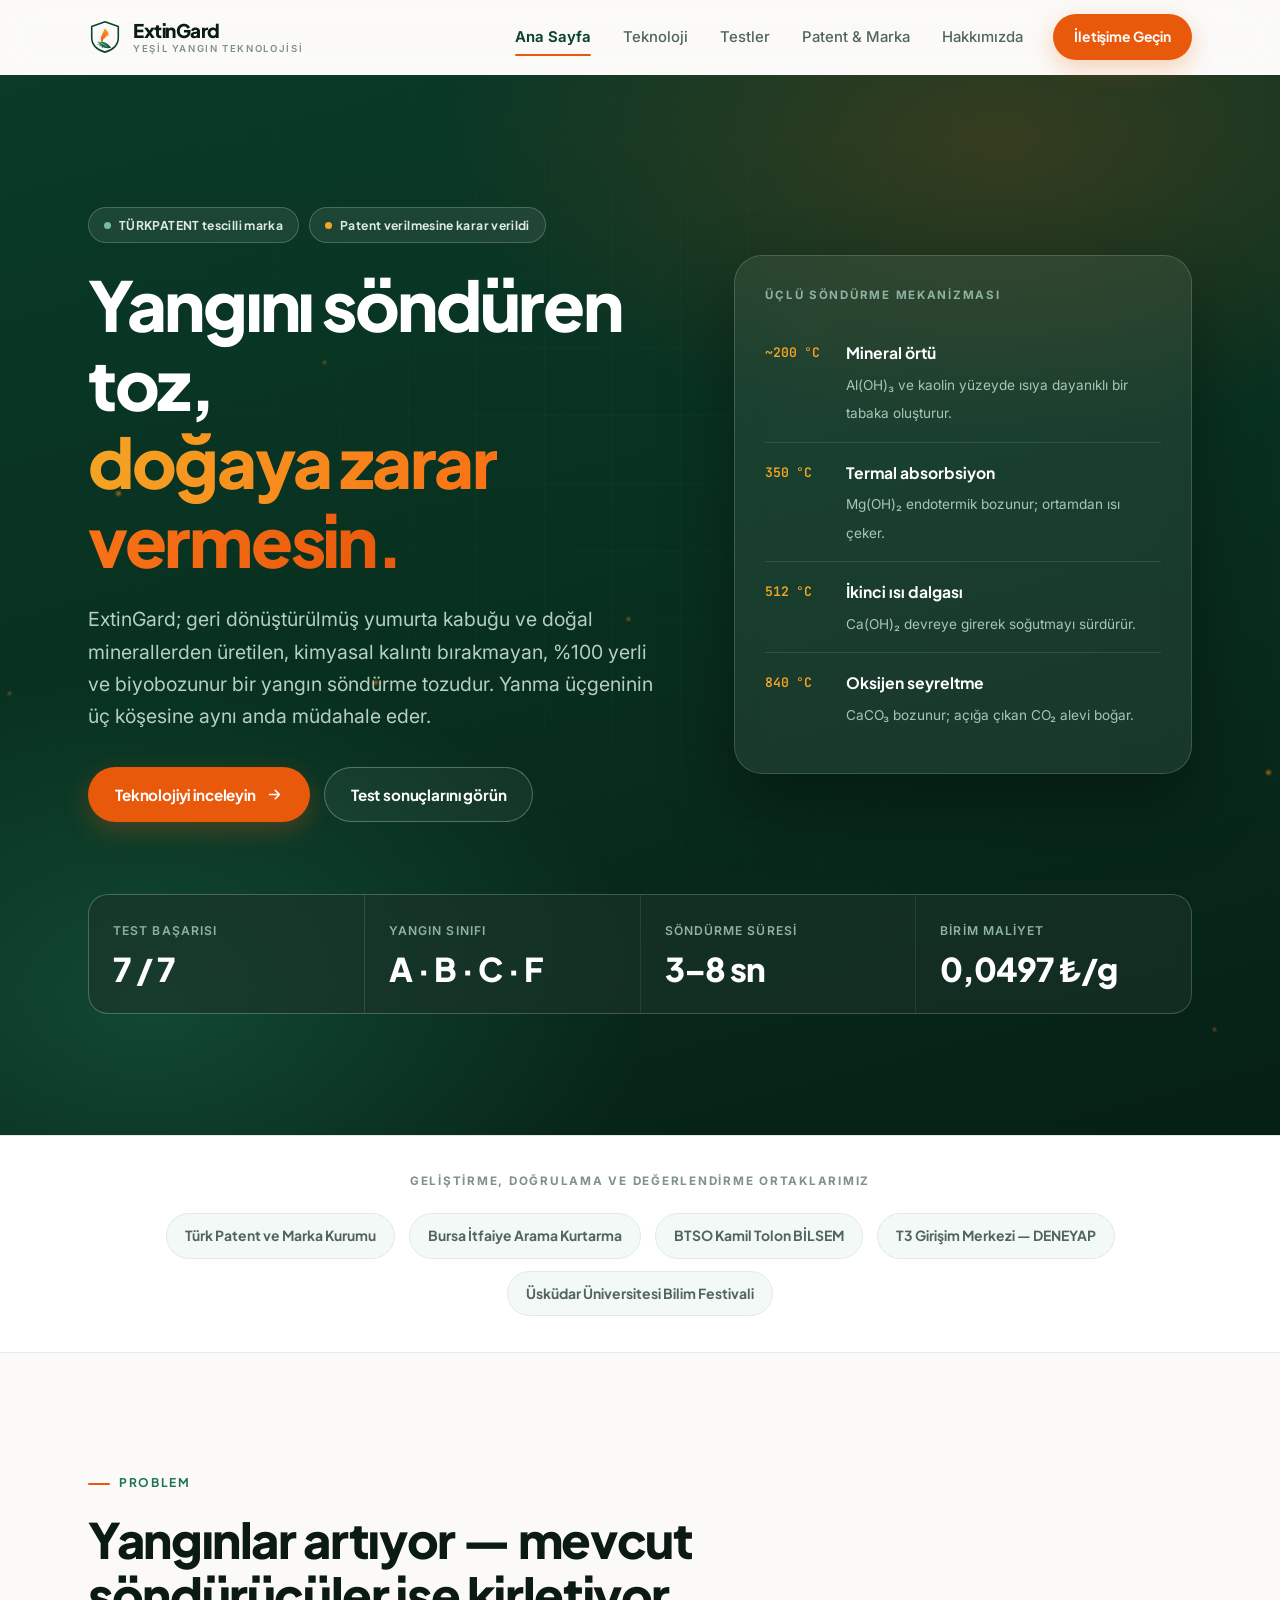
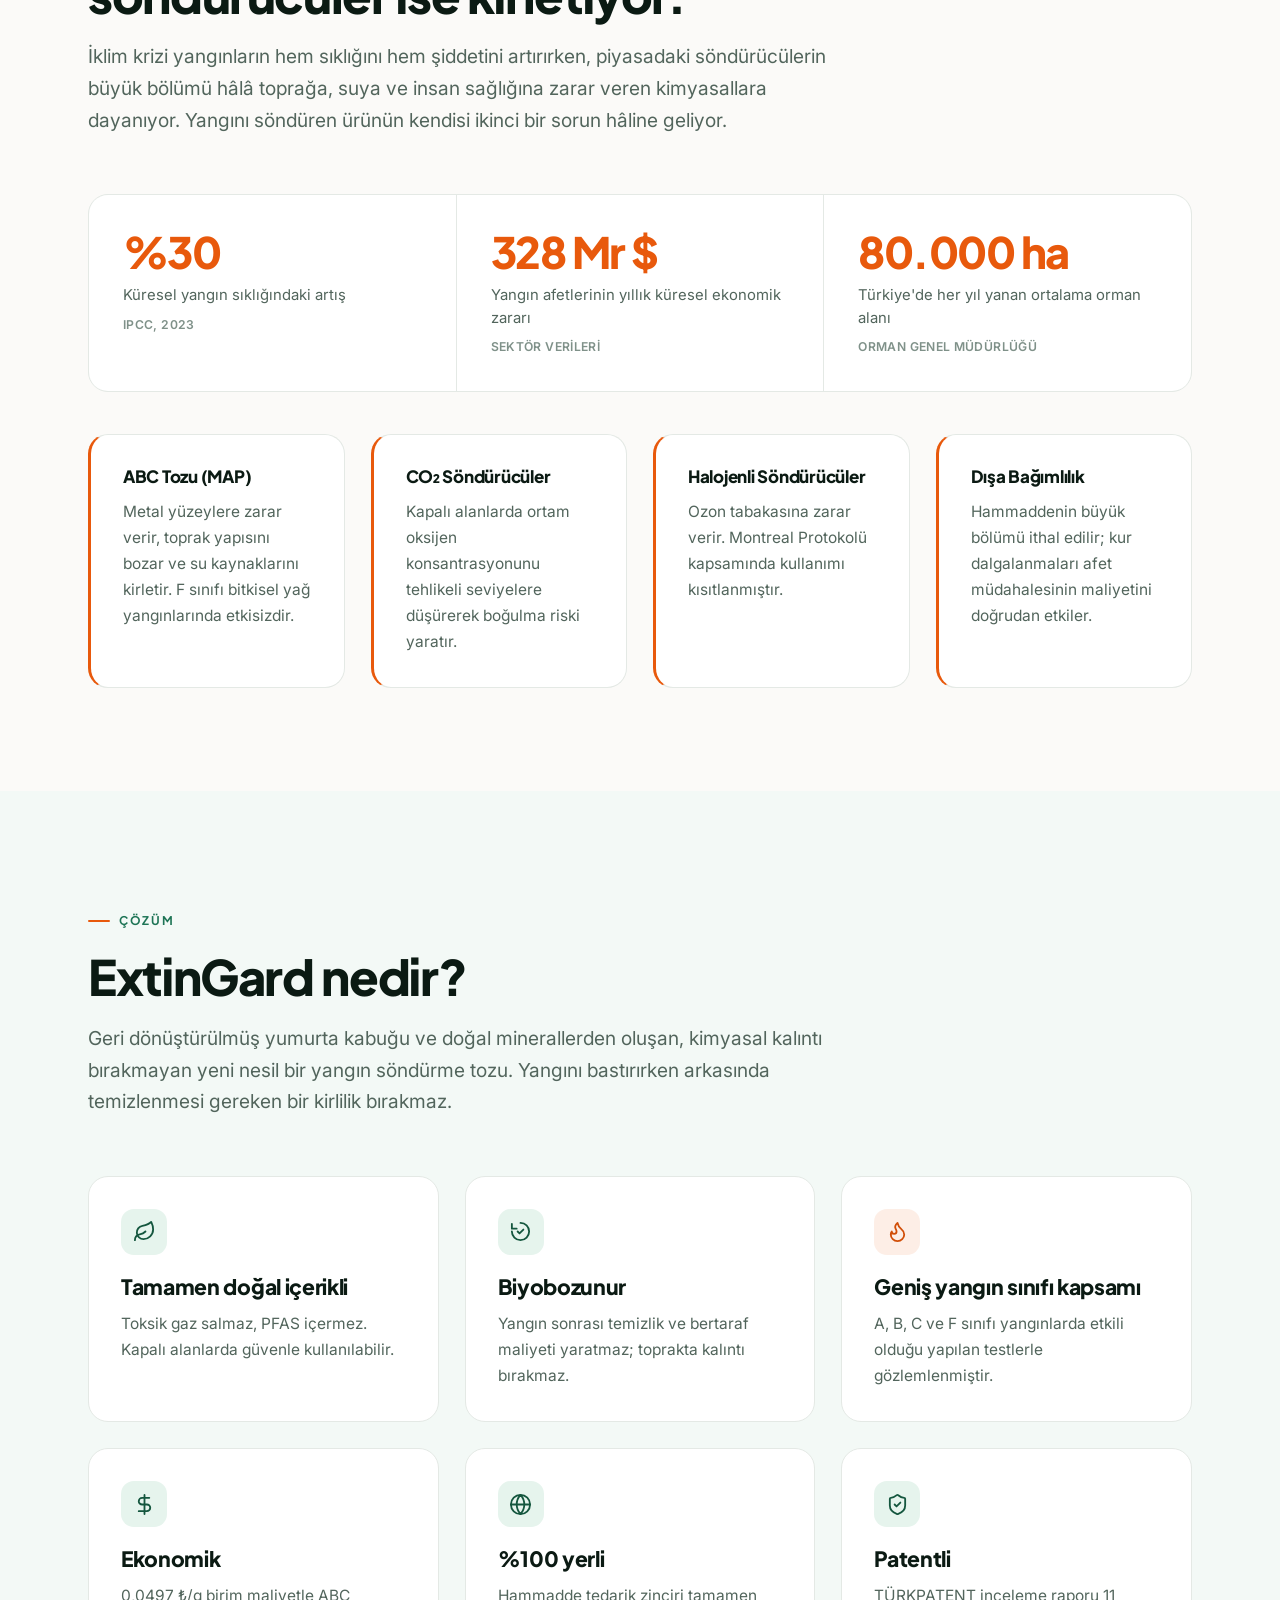
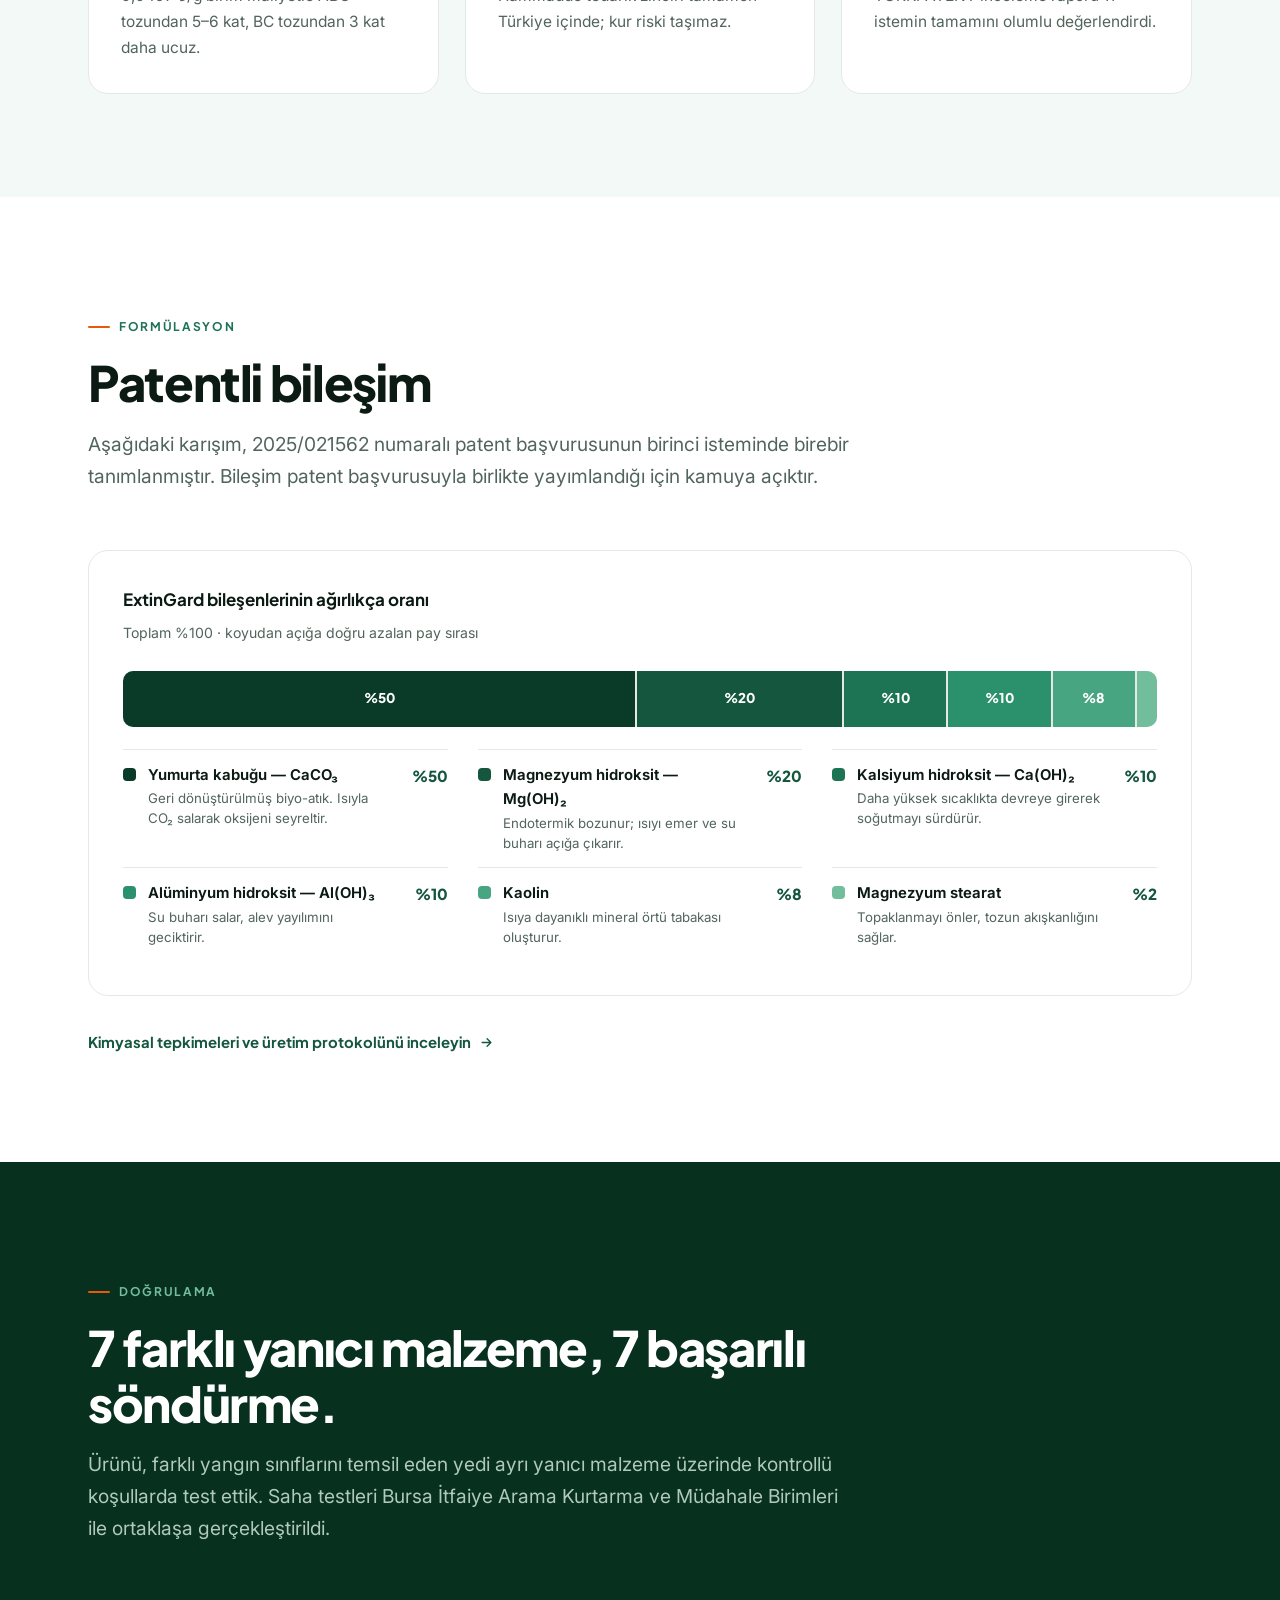
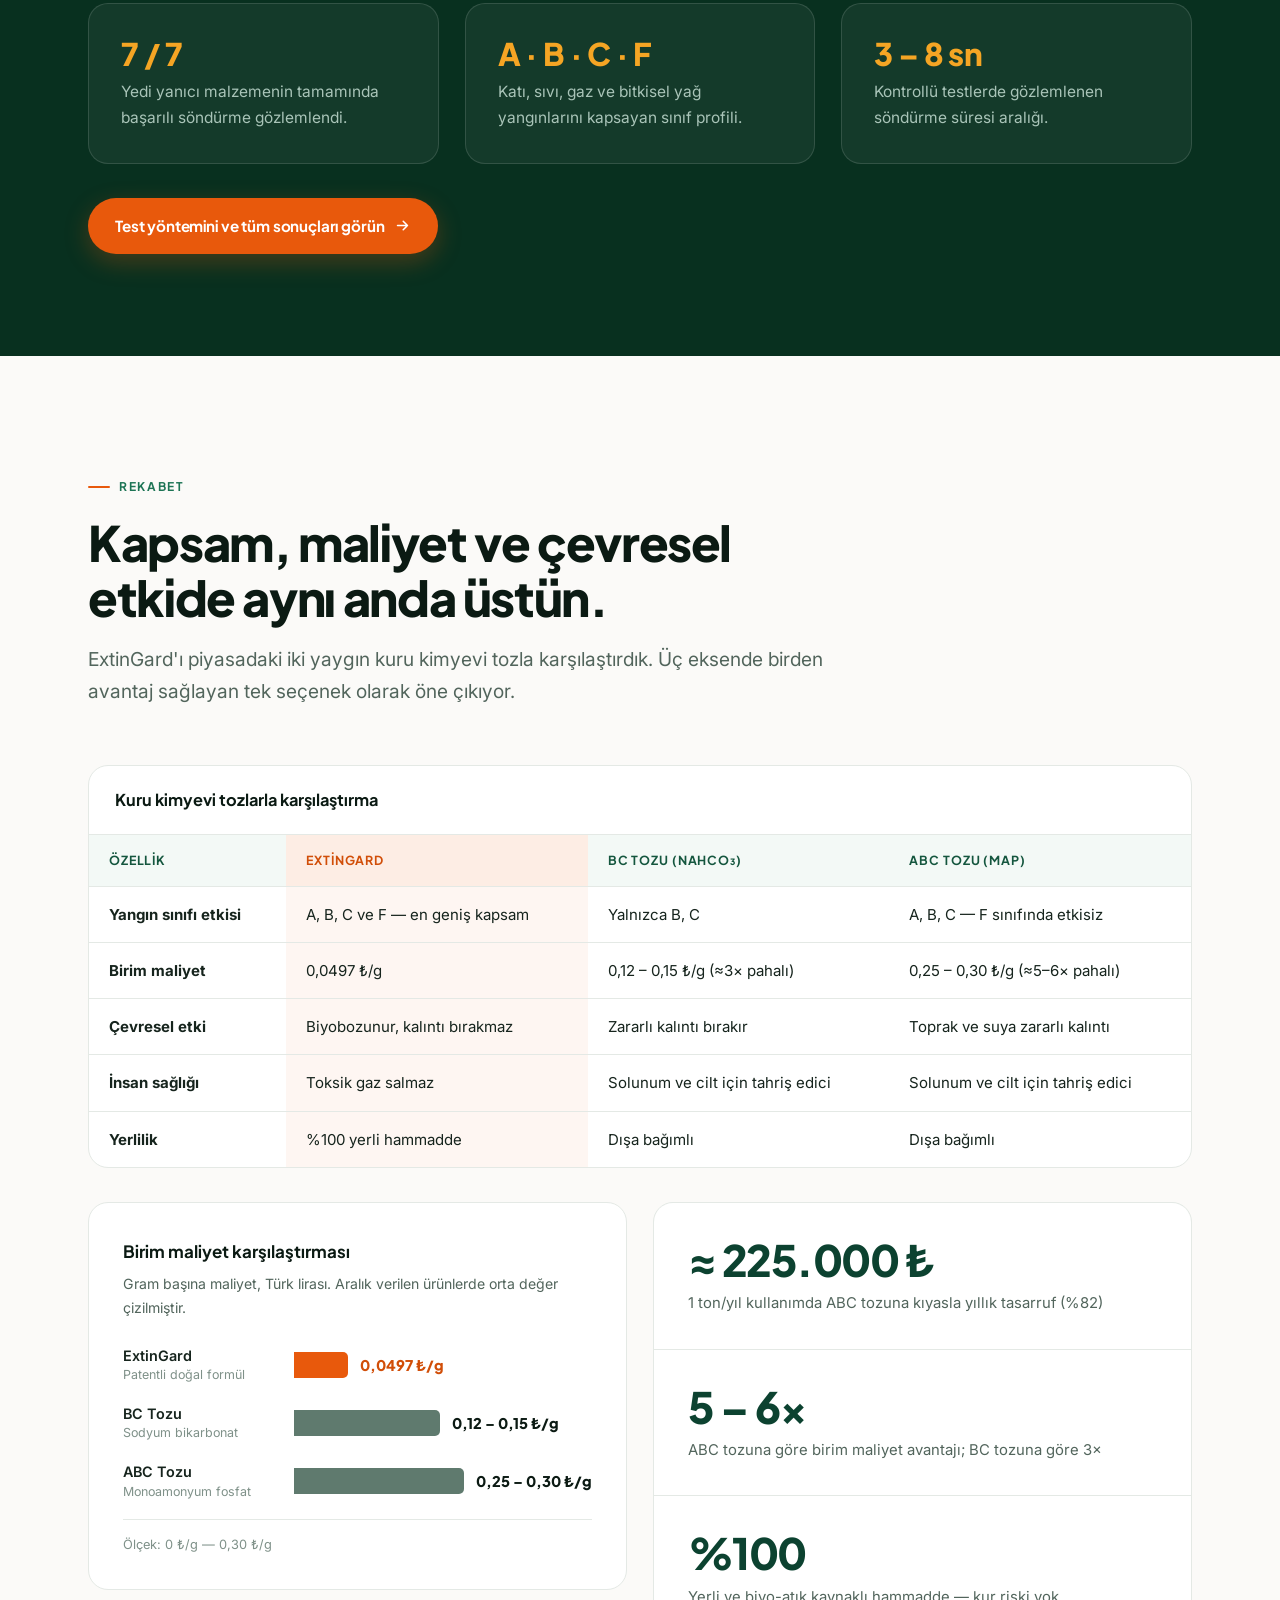
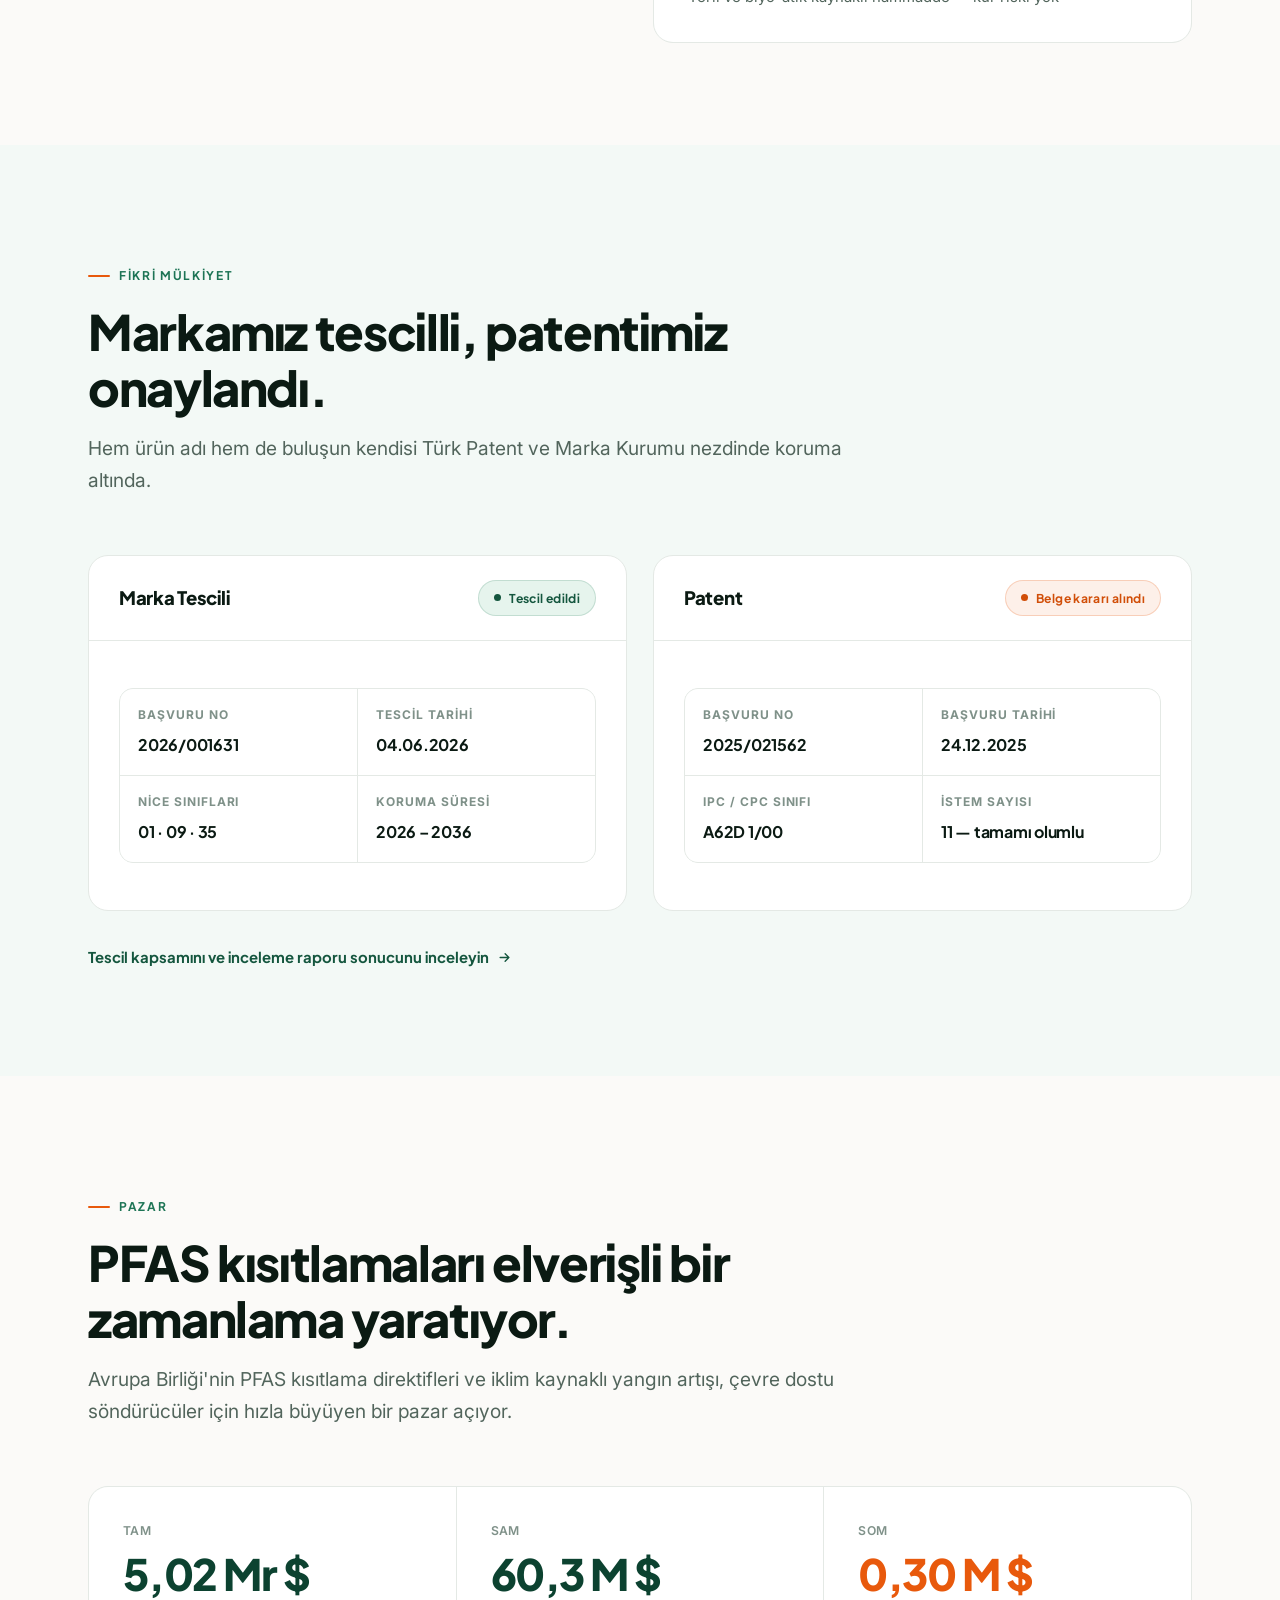
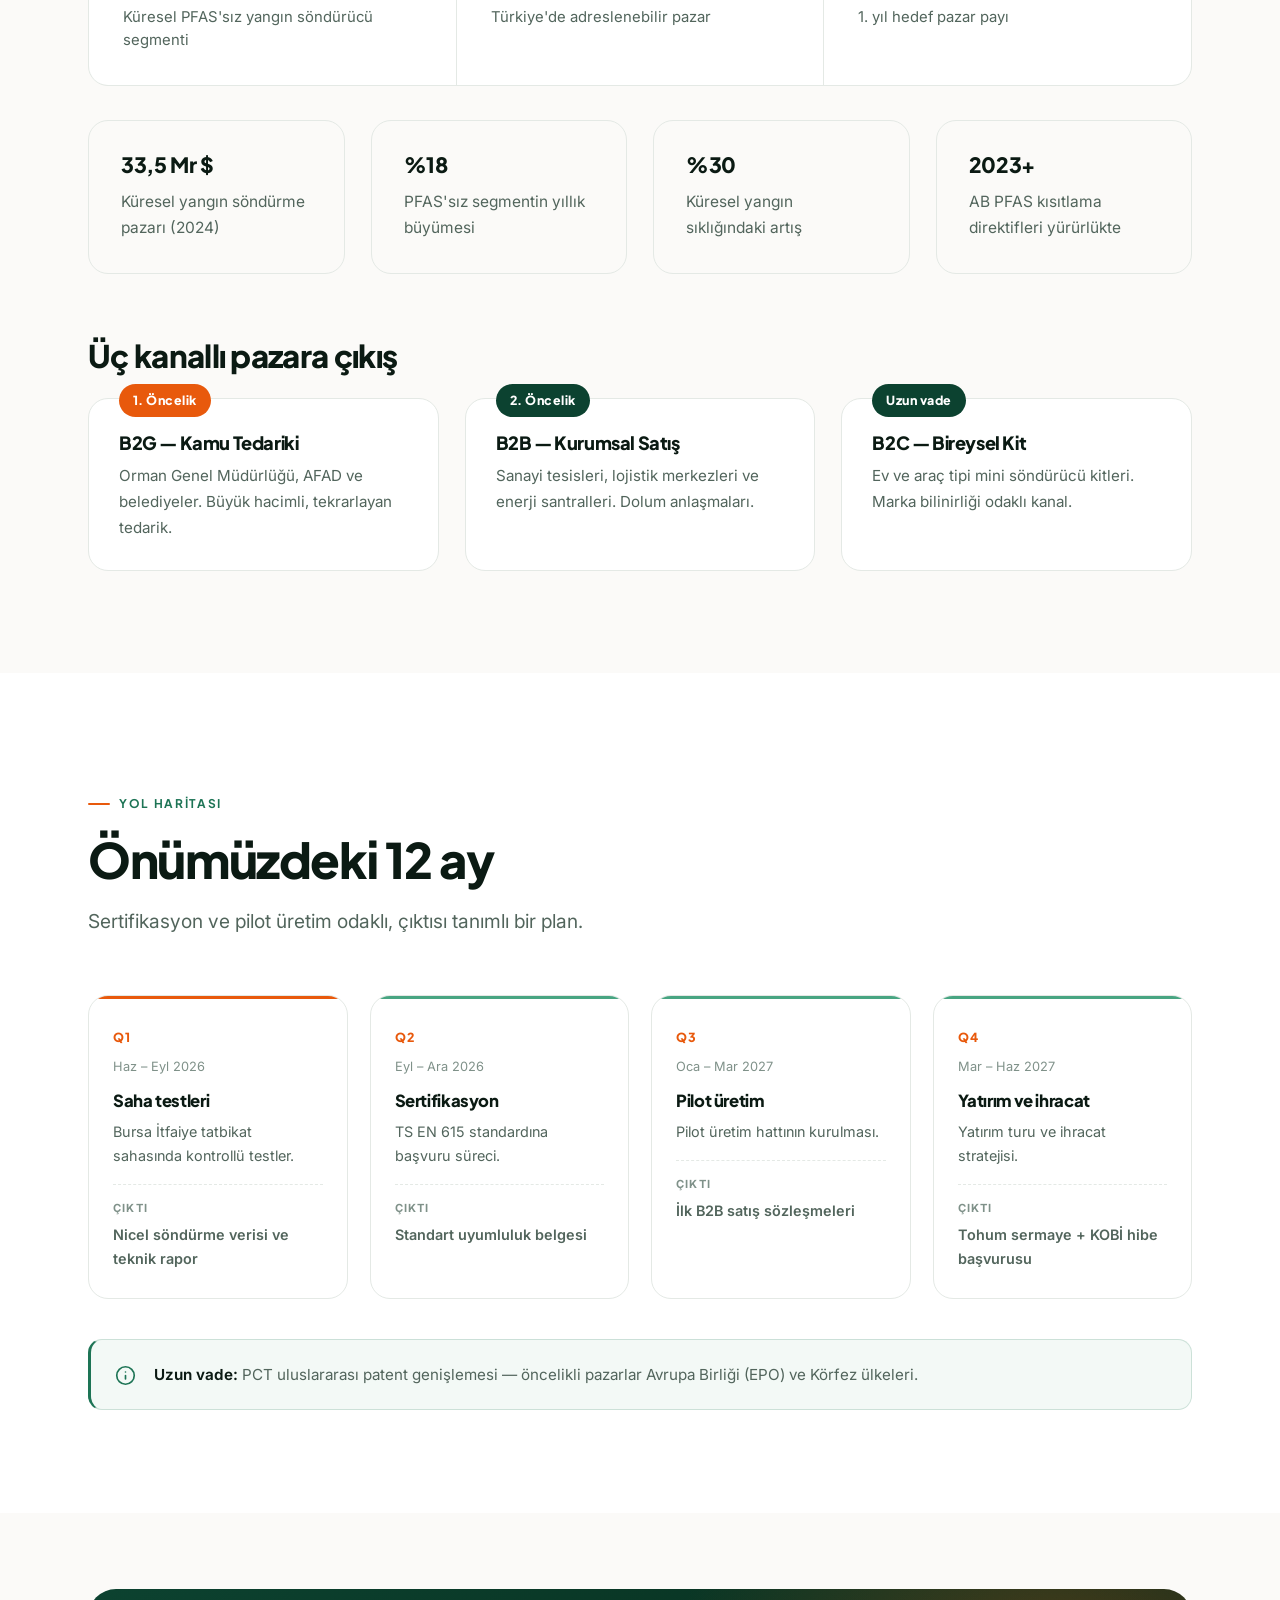
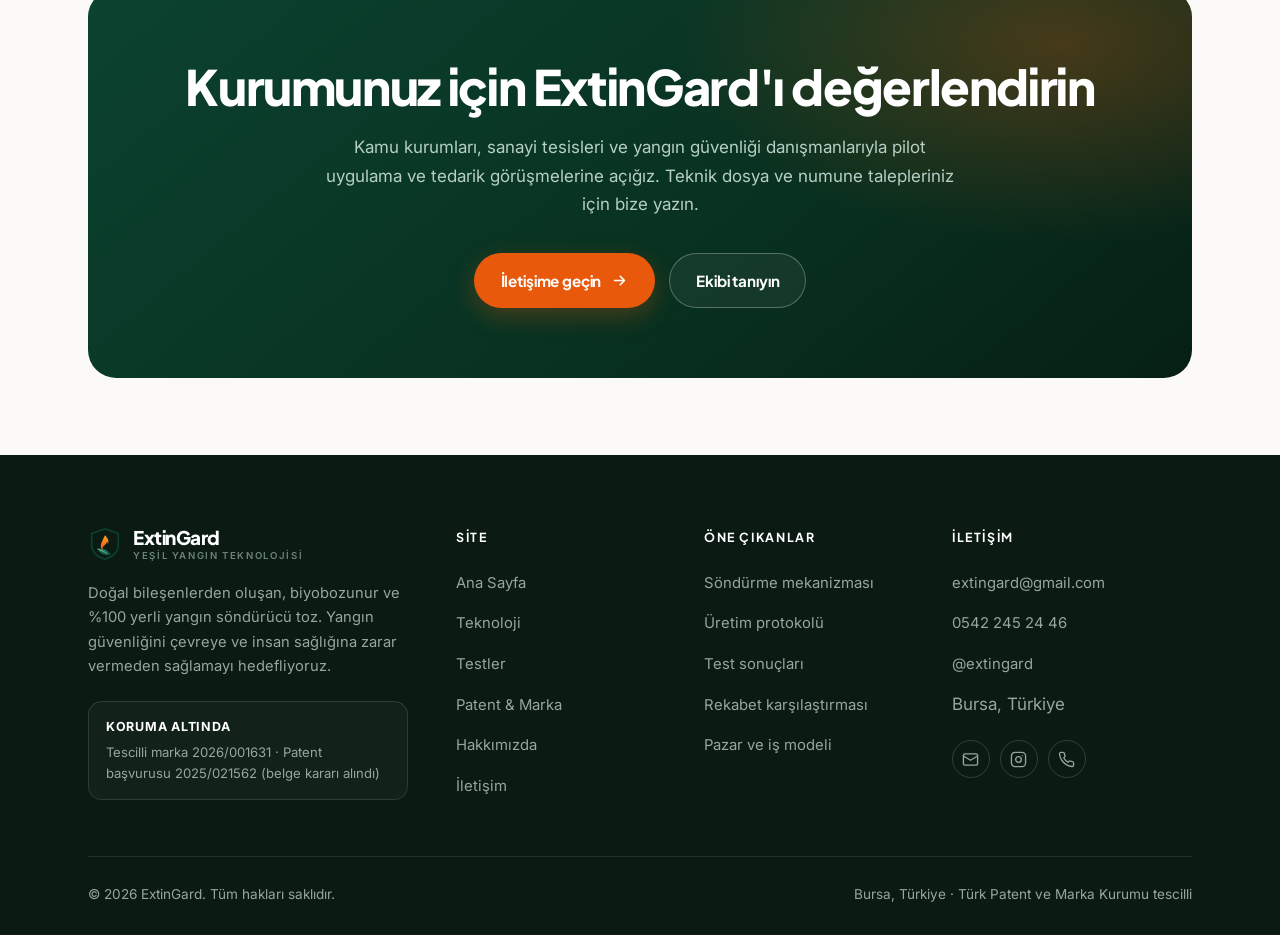
==== commit 934263d7: "Sunum ve makaleleri ekle, maliyet tasarrufu rakamini duzelt - sunumlar/: TR ve EN pitch deck, TR ve " ====
--- a/index.html
+++ b/index.html
@@ -497,8 +497,8 @@
         <div data-reveal data-delay="1">
           <div class="stats stats--3" style="grid-template-columns:1fr">
             <div class="stat">
-              <p class="stat__value">≈ 268.000 ₺</p>
-              <p class="stat__label">1 ton/yıl kullanımda ABC tozuna kıyasla yıllık tasarruf (%98)</p>
+              <p class="stat__value">≈ 225.000 ₺</p>
+              <p class="stat__label">1 ton/yıl kullanımda ABC tozuna kıyasla yıllık tasarruf (%82)</p>
             </div>
             <div class="stat">
               <p class="stat__value">5 – 6×</p>
